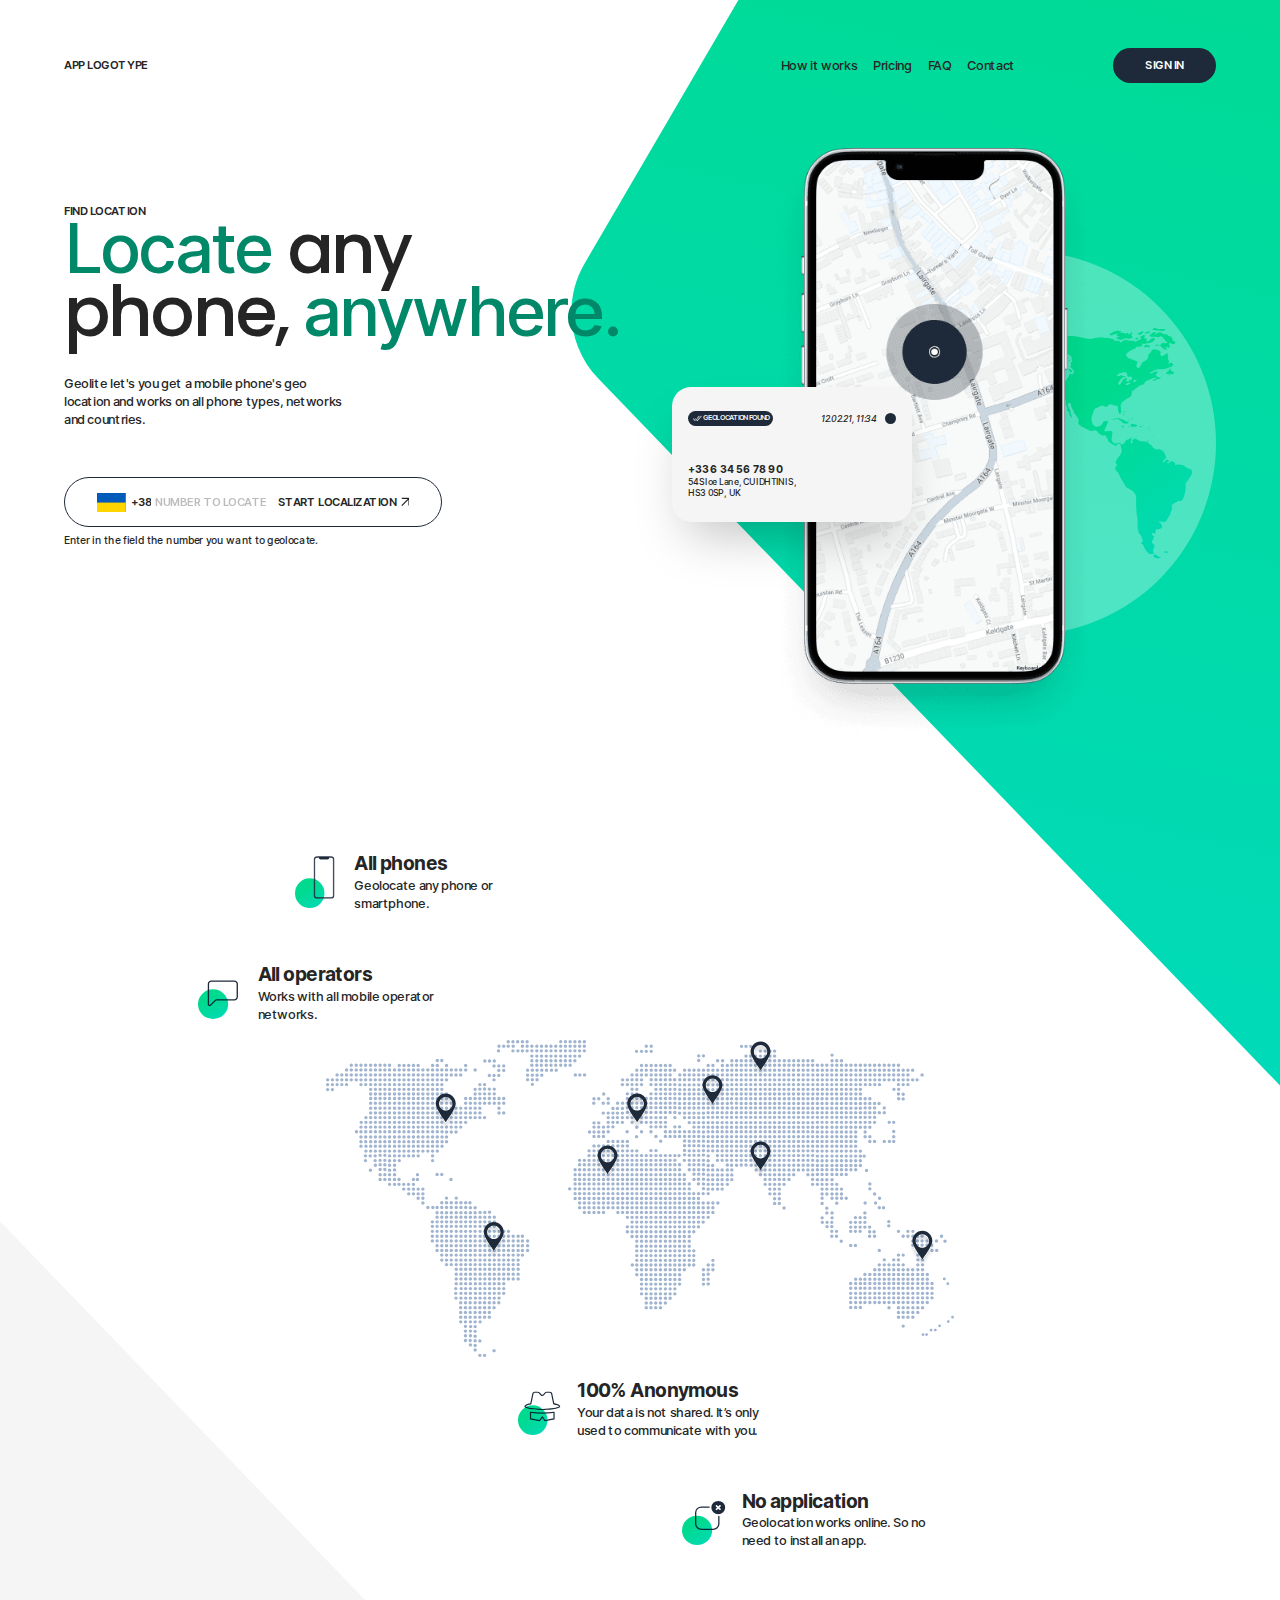
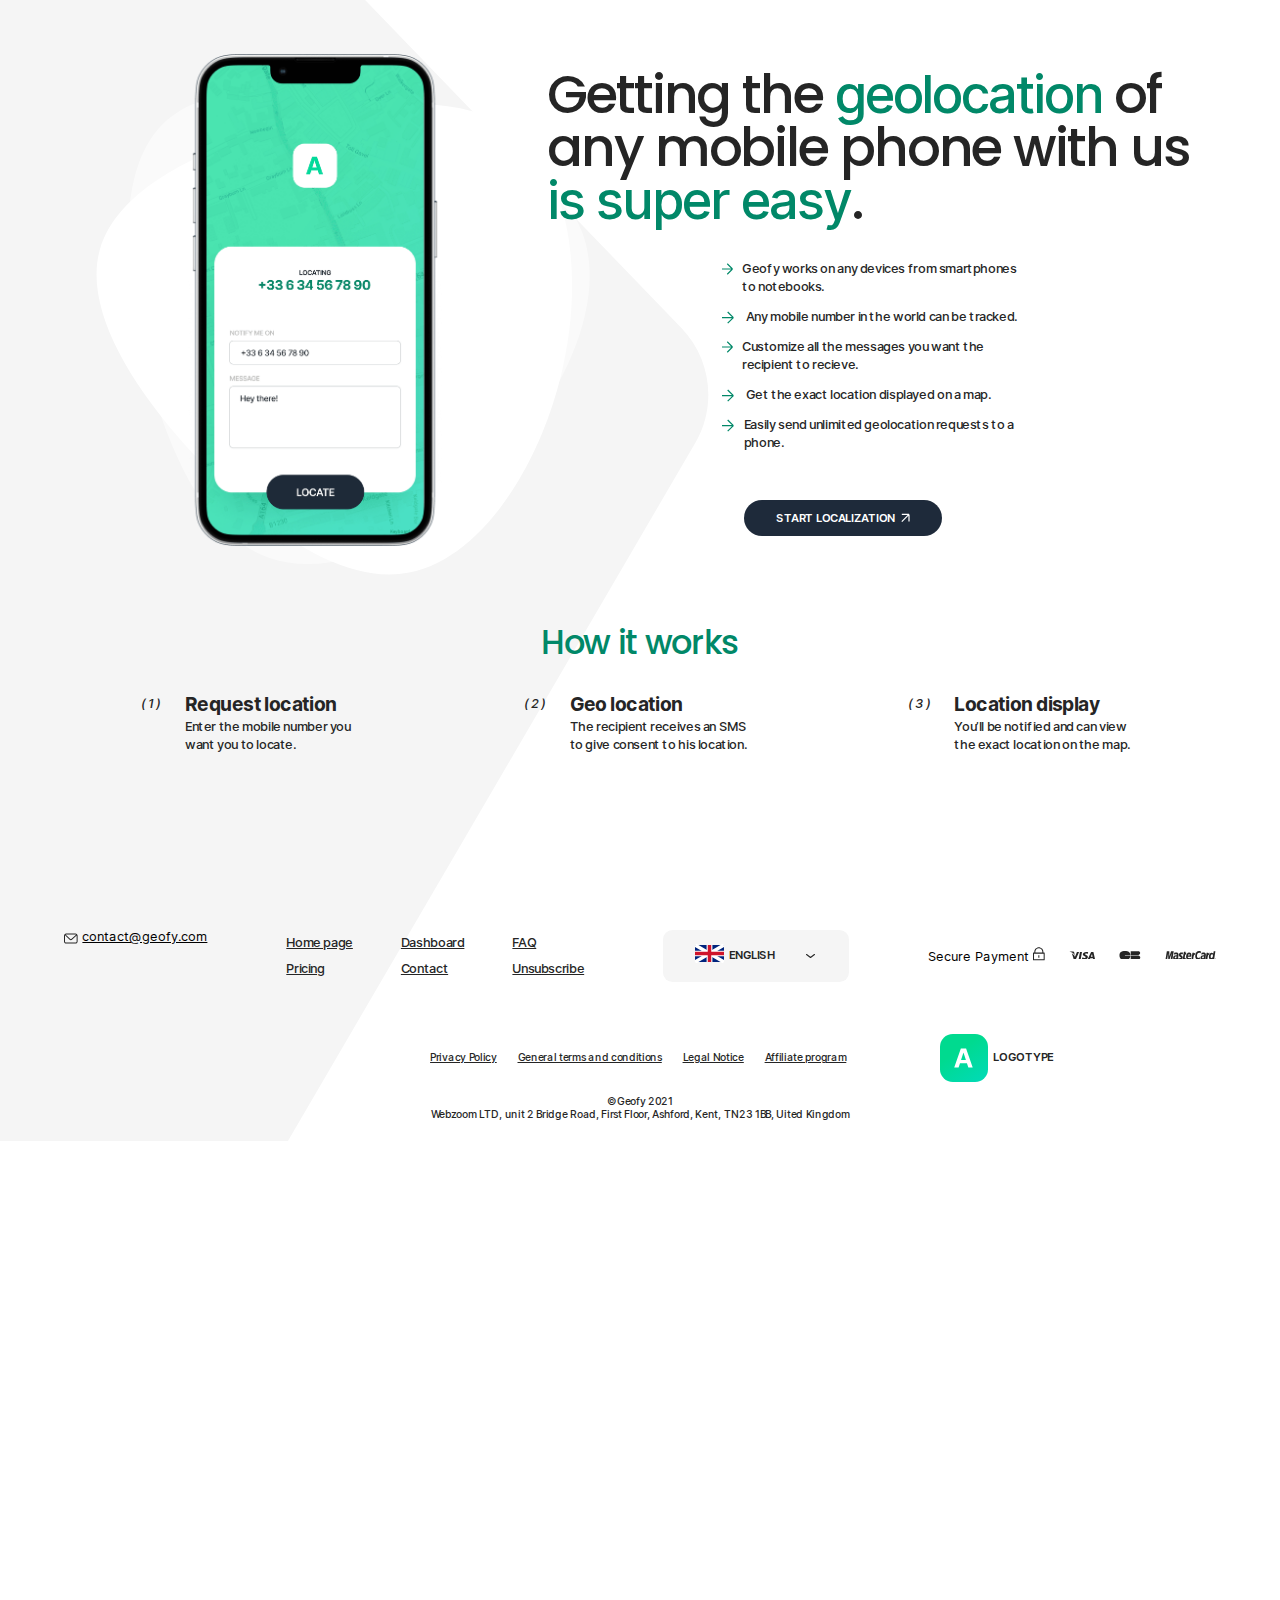
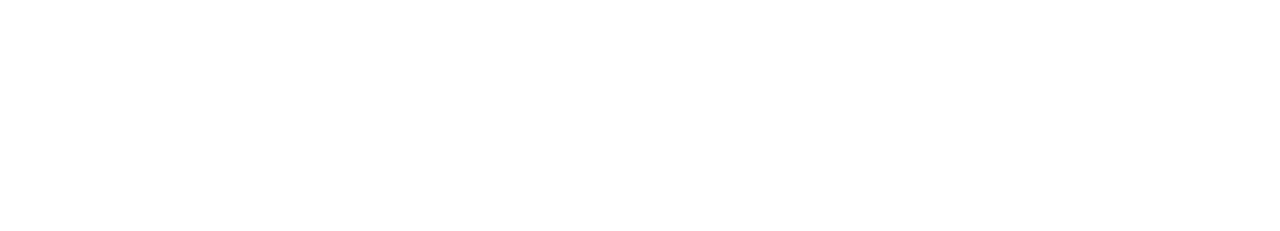
==== index.html @ 16c87822 "Версия без попапа" ====
<!DOCTYPE html>
<html lang="en">

<head>
  <title>Site was developed by Vlas</title>
  <meta charset="UTF-8">
  <meta name="viewport" content="width=device-width, initial-scale=1.0">
  <meta name="description" content="Description of website">
  <meta name="keywords" content="Website">
  <!-- Inter FONT -->
  <link rel="stylesheet" href="fonts/inter/stylesheet.css">
  <!-- Manrope FONT -->
  <link rel="stylesheet" href="fonts/manrope/stylesheet.css">
  <!-- Poppins FONT -->
  <link rel="stylesheet" href="fonts/poppins/stylesheet.css">
  <!-- Slick SLIDER -->
  <link rel="stylesheet" href="css/slick/slick-theme.css">
  <link rel="stylesheet" href="css/slick/slick.css">
  <!-- Slick SLIDER -->
  <link rel="stylesheet" href="css/animate.css">
  <link rel="stylesheet" href="css/style.css">
</head>

<body>
  <header>
    <div class="wrapper">
      <div class="header"><a class="header__logo" href="index.html">App Logotype</a>
        <nav class="header__menu">
          <ul>
            <li><a href="index.html#how-id">How it works</a>
            </li>
            <li><a href="pricing.html">Pricing</a>
            </li>
            <li><a href="faq.html">FAQ</a>
            </li>
            <li><a href="contact.html">Contact</a>
            </li>
          </ul>
        </nav>
        <button class="header__singin btn">Sign in</button>
      </div>
    </div>
  </header>
  <div class="body-bgd_top">
    <img src="img/svg/bg-vector-element-top.svg" alt="bgd">
  </div>
  <div class="body-bgd_bottom">
    <img src="img/svg/bg-vector-element-bottom.svg" alt="bgd">
  </div>
  <section class="block-1">
    <div class="wrapper">
      <div class="sides">
        <div class="sides__lft">
          <p class="suptitle">Find location</p>
          <h1><span>Locate</span> any phone, <span>anywhere.</span></h1>
          <p class="subtitle">Geolite let's you get a mobile phone's geo location and works on all phone types, networks and countries.</p>
          <form action="#">
            <label class="input">
              <div class="select">
                <div class="select__head">
                  <svg width="36" height="24" viewBox="0 0 36 24" fill="none" xmlns="http://www.w3.org/2000/svg">
                    <path d="M36 0H0V24H36V0Z" fill="#005BBB" />
                    <path d="M36 12H0V24H36V12Z" fill="#FFD500" />
                  </svg><span>+38</span>
                </div>
                <div class="select__body">
                  <ul>
                    <li class="country-code">
                      <svg width="36" height="24" viewBox="0 0 36 24" fill="none" xmlns="http://www.w3.org/2000/svg">
                        <path d="M36 0H0V24H36V0Z" fill="#005BBB" />
                        <path d="M36 12H0V24H36V12Z" fill="#FFD500" />
                      </svg><span>+38</span>
                    </li>
                    <li class="country-code">
                      <svg width="36" height="24" viewBox="0 0 36 24" fill="none" xmlns="http://www.w3.org/2000/svg">
                        <path d="M36 0H0V24H36V0Z" fill="#DC143C" />
                        <path d="M36 0H0V12H36V0Z" fill="white" />
                      </svg><span>+7</span>
                    </li>
                    <li class="country-code">
                      <svg width="36" height="24" viewBox="0 0 36 24" fill="none" xmlns="http://www.w3.org/2000/svg">
                        <path d="M36 0H0V24H36V0Z" fill="#005BBB" />
                        <path d="M36 12H0V24H36V12Z" fill="#FFD500" />
                      </svg><span>+38</span>
                    </li>
                    <li class="country-code">
                      <svg width="36" height="24" viewBox="0 0 36 24" fill="none" xmlns="http://www.w3.org/2000/svg">
                        <path d="M36 0H0V24H36V0Z" fill="#DC143C" />
                        <path d="M36 0H0V12H36V0Z" fill="blue" />
                      </svg><span>+364</span>
                    </li>
                    <li class="country-code">
                      <svg width="36" height="24" viewBox="0 0 36 24" fill="none" xmlns="http://www.w3.org/2000/svg">
                        <path d="M36 0H0V24H36V0Z" fill="#005BBB" />
                        <path d="M36 12H0V24H36V12Z" fill="#FFD500" />
                      </svg><span>+38</span>
                    </li>
                    <li class="country-code">
                      <svg width="36" height="24" viewBox="0 0 36 24" fill="none" xmlns="http://www.w3.org/2000/svg">
                        <path d="M36 0H0V24H36V0Z" fill="#DC143C" />
                        <path d="M36 0H0V12H36V0Z" fill="white" />
                      </svg><span>+7</span>
                    </li>
                    <li class="country-code">
                      <svg width="36" height="24" viewBox="0 0 36 24" fill="none" xmlns="http://www.w3.org/2000/svg">
                        <path d="M36 0H0V24H36V0Z" fill="#005BBB" />
                        <path d="M36 12H0V24H36V12Z" fill="#FFD500" />
                      </svg><span>+38</span>
                    </li>
                    <li class="country-code">
                      <svg width="36" height="24" viewBox="0 0 36 24" fill="none" xmlns="http://www.w3.org/2000/svg">
                        <path d="M36 0H0V24H36V0Z" fill="#DC143C" />
                        <path d="M36 0H0V12H36V0Z" fill="blue" />
                      </svg><span>+364</span>
                    </li>
                    <li class="country-code">
                      <svg width="36" height="24" viewBox="0 0 36 24" fill="none" xmlns="http://www.w3.org/2000/svg">
                        <path d="M36 0H0V24H36V0Z" fill="#005BBB" />
                        <path d="M36 12H0V24H36V12Z" fill="#FFD500" />
                      </svg><span>+38</span>
                    </li>
                    <li class="country-code">
                      <svg width="36" height="24" viewBox="0 0 36 24" fill="none" xmlns="http://www.w3.org/2000/svg">
                        <path d="M36 0H0V24H36V0Z" fill="#DC143C" />
                        <path d="M36 0H0V12H36V0Z" fill="white" />
                      </svg><span>+7</span>
                    </li>
                    <li class="country-code">
                      <svg width="36" height="24" viewBox="0 0 36 24" fill="none" xmlns="http://www.w3.org/2000/svg">
                        <path d="M36 0H0V24H36V0Z" fill="#005BBB" />
                        <path d="M36 12H0V24H36V12Z" fill="#FFD500" />
                      </svg><span>+38</span>
                    </li>
                    <li class="country-code">
                      <svg width="36" height="24" viewBox="0 0 36 24" fill="none" xmlns="http://www.w3.org/2000/svg">
                        <path d="M36 0H0V24H36V0Z" fill="#DC143C" />
                        <path d="M36 0H0V12H36V0Z" fill="blue" />
                      </svg><span>+364</span>
                    </li>
                  </ul>
                </div>
              </div>
              <input placeholder="Number to locate" type="tel" pattern="[0-9]{1,}">
              <div class="error">This Number is not valid</div>
              <button type="submit"><span>Start localization</span>
                <svg width="11" height="13" viewBox="0 0 11 13" fill="none" xmlns="http://www.w3.org/2000/svg">
                  <path d="M1 3H10M10 3V12M10 3L1 12" stroke="#252525" stroke-width="1.5" />
                </svg>
              </button>
            </label>
            <p>Enter in the field the number you want to geolocate.</p>
          </form>
        </div>
        <div class="sides__rht">
          <img class="rht__img" src="img/iphone-mck.png" alt="Phone">
          <div class="rht__block">
            <div class="block__top">
              <div class="top__lft">
                <svg width="11" height="9" viewBox="0 0 11 9" fill="none" xmlns="http://www.w3.org/2000/svg">
                  <path d="M0.122781 5.94979C0.0531846 6.02598 0.0529793 6.14261 0.122308 6.21905L2.49607 8.8361C2.57563 8.92382 2.71356 8.92357 2.79282 8.83558L3.19085 8.39363C3.25955 8.31736 3.25935 8.20146 3.19038 8.12542L0.819445 5.51148C0.740259 5.42418 0.603132 5.42394 0.52364 5.51096L0.122781 5.94979ZM10.4764 2.1634C10.397 2.07586 10.2594 2.07589 10.18 2.16347L5.47089 7.36018C5.39147 7.44782 5.25375 7.44777 5.17439 7.36007L3.50149 5.51128C3.42253 5.42402 3.28567 5.42346 3.206 5.51007L2.80153 5.94975C2.73149 6.02589 2.73108 6.14289 2.80059 6.21952L5.17444 8.83668C5.25382 8.92419 5.39135 8.92419 5.47072 8.83668L10.8781 2.87505C10.9473 2.79882 10.9473 2.68255 10.8781 2.60632L10.4764 2.1634ZM8.2007 2.87458C8.26967 2.79854 8.26987 2.68264 8.20118 2.60637L7.80314 2.16442C7.72389 2.07643 7.58595 2.07618 7.50639 2.1639L4.77306 5.17738C4.70373 5.25381 4.70394 5.37044 4.77353 5.44663L5.17439 5.88546C5.25388 5.97249 5.39101 5.97225 5.4702 5.88494L8.2007 2.87458Z"
                  fill="#F5F5F5" />
                </svg><span>Geolocation found</span>
              </div>
              <data>12.02.21, 11:34</data>
            </div><a href="tel:+33634567890">+33 6 34 56 78 90</a>
            <p class="location">54 Sloe Lane, CUIDHTINIS,
              <br />HS3 0SP, UK</p>
          </div>
          <div class="rht__bgd">
            <img src="img/svg/bg-element.svg" alt="earth">
          </div>
        </div>
      </div>
    </div>
  </section>
  <section class="block-2">
    <div class="wrapper">
      <div class="block-2__info block-2__info_1">
        <img src="img/svg/block-2-info-1.svg" alt="Icon">
        <div class="info__block">
          <h4>All phones</h4>
          <p>Geolocate any phone or smartphone.</p>
        </div>
      </div>
      <div class="block-2__info block-2__info_2">
        <img src="img/svg/block-2-info-2.svg" alt="Icon">
        <div class="info__block">
          <h4>All operators</h4>
          <p>Works with all mobile operator networks.</p>
        </div>
      </div>
      <div class="block-2__map">
        <img src="img/svg/map.svg" alt="map">
      </div>
      <div class="block-2__info block-2__info_3">
        <img src="img/svg/block-2-info-3.svg" alt="Icon">
        <div class="info__block">
          <h4>100% Anonymous</h4>
          <p>Your data is not shared. It’s only used to communicate with you.</p>
        </div>
      </div>
      <div class="block-2__info block-2__info_4">
        <img src="img/svg/block-2-info-4.svg" alt="Icon">
        <div class="info__block">
          <h4>No application</h4>
          <p>Geolocation works online. So no need to install an app.</p>
        </div>
      </div>
    </div>
  </section>
  <section class="block-3">
    <div class="wrapper">
      <div class="sides">
        <div class="block-3__bgd">
          <img src="img/svg/block-3-bgd.svg" alt="bgd">
        </div>
        <div class="sides__lft">
          <img src="img/block-3-phone.png" alt="Phone" width="332">
        </div>
        <div class="sides__rht">
          <h2>Getting the <span>geolocation</span> of any mobile phone with us <span>is super easy</span>.</h2>
          <ul>
            <li>Geofy works on any devices from smartphones to notebooks.</li>
            <li>Any mobile number in the world can be tracked.</li>
            <li>Customize all the messages you want the recipient to recieve.</li>
            <li>Get the exact location displayed on a map.</li>
            <li>Easily send unlimited geolocation requests to a phone.</li>
          </ul>
          <button class="block-3__start btn"><span>Start localization</span>
            <svg width="11" height="13" viewBox="0 0 11 13" fill="none" xmlns="http://www.w3.org/2000/svg">
              <path d="M1 2.99976H10M10 2.99976V11.9998M10 2.99976L1 11.9998" stroke="white" stroke-width="1.5" />
            </svg>
          </button>
        </div>
      </div>
    </div>
  </section>
  <section class="block-4" id="how-id">
    <div class="wrapper">
      <h2>How it works</h2>
      <ol>
        <li>
          <div class="li__text">
            <h4>Request location</h4>
            <p>Enter the mobile number you want you to locate.</p>
          </div>
        </li>
        <li>
          <div class="li__text">
            <h4>Geo location</h4>
            <p>The recipient receives an SMS to give consent to his location.</p>
          </div>
        </li>
        <li>
          <div class="li__text">
            <h4>Location display</h4>
            <p>You’ll be notified and can view the exact location on the map.</p>
          </div>
        </li>
      </ol>
    </div>
  </section>
  <footer>
    <div class="wrapper">
      <div class="footer">
        <div class="footer__top">
          <a class="footer__email" href="mailto:contact@geofy.com">
            <img src="img/svg/footer-mail.svg" alt="Ico"><span>contact@geofy.com</span>
          </a>
          <nav class="footer__menu">
            <ul>
              <li><a href="#">Home page</a>
              </li>
              <li><a href="#">Pricing</a>
              </li>
            </ul>
            <ul>
              <li><a href="#">Dashboard</a>
              </li>
              <li><a href="#">Contact</a>
              </li>
            </ul>
            <ul>
              <li><a href="#">FAQ</a>
              </li>
              <li><a href="#">Unsubscribe</a>
              </li>
            </ul>
          </nav>
          <div class="footer__languages select">
            <div class="select__head">
              <div class="languages__flag">
                <img src="img/svg/uk-flag.svg" alt="Uk">
              </div><span>English</span>
            </div>
            <div class="select__body">
              <ul>
                <li>
                  <div class="languages__flag">
                    <img src="img/svg/uk-flag.svg" alt="Uk">
                  </div><span>English</span>
                </li>
                <li>
                  <div class="languages__flag">
                    <img src="img/svg/pl-flag.svg" alt="Pl">
                  </div><span>Polish</span>
                </li>
                <li>
                  <div class="languages__flag">
                    <img src="img/svg/ua-flag.svg" alt="Ua">
                  </div><span>Ukrainian</span>
                </li>
              </ul>
            </div>
          </div>
          <ul class="footer__payment">
            <li><span>Secure Payment</span>
              <svg width="15" height="17" viewBox="0 0 15 17" fill="none" xmlns="http://www.w3.org/2000/svg">
                <path d="M6.66667 13.3V10.3667H7.93333V13.3H6.66667Z" fill="#252525" />
                <path fill-rule="evenodd" clip-rule="evenodd" d="M5.14422 0.795511C5.82768 0.51241 6.56022 0.366699 7.3 0.366699C8.03978 0.366699 8.77232 0.51241 9.45578 0.795511C10.1393 1.07861 10.7603 1.49356 11.2834 2.01666C11.8065 2.53977 12.2214 3.16078 12.5045 3.84425C12.7876 4.52772 12.9333 5.26025 12.9333 6.00003V7.03337H13.9667C14.1346 7.03337 14.2957 7.10009 14.4145 7.21886C14.5333 7.33764 14.6 7.49873 14.6 7.6667V16C14.6 16.168 14.5333 16.3291 14.4145 16.4479C14.2957 16.5666 14.1346 16.6334 13.9667 16.6334H0.633333C0.465362 16.6334 0.304272 16.5666 0.185499 16.4479C0.0667261 16.3291 0 16.168 0 16V7.6667C0 7.49873 0.0667259 7.33764 0.185499 7.21886C0.304272 7.10009 0.465363 7.03337 0.633333 7.03337H1.66667V6.00003C1.66667 5.26025 1.81238 4.52772 2.09548 3.84425C2.37858 3.16078 2.79353 2.53977 3.31663 2.01666C3.83973 1.49356 4.46075 1.07861 5.14422 0.795511ZM7.3 1.63337C6.14189 1.63337 5.03121 2.09342 4.2123 2.91233C3.39339 3.73124 2.93333 4.84192 2.93333 6.00003V7.03337H11.6667V6.00003C11.6667 4.84192 11.2066 3.73124 10.3877 2.91233C9.56879 2.09342 8.45811 1.63337 7.3 1.63337ZM13.3333 15.3667V8.30003H1.26667V15.3667H13.3333Z"
                fill="#252525" />
              </svg>
            </li>
            <li>
              <svg width="33" height="11" viewBox="0 0 33 11" fill="none" xmlns="http://www.w3.org/2000/svg">
                <path fill-rule="evenodd" clip-rule="evenodd" d="M30.5249 1.29821H28.5419C27.9261 1.29821 27.468 1.45979 27.1973 2.05142L23.3866 10.3685H26.0817C26.0817 10.3685 26.5214 9.25012 26.621 9.0052L29.9077 9.00902C29.9843 9.32582 30.2206 10.3685 30.2206 10.3685H32.6009L30.5249 1.29821ZM27.3597 7.14827C27.5709 6.62726 28.3822 4.61193 28.3822 4.61193C28.3683 4.63674 28.5914 4.0871 28.7241 3.74549L28.8971 4.52796L29.4912 7.14827H27.3597ZM23.5661 7.39891C23.5476 9.28383 21.7951 10.5002 19.0972 10.5002C17.9467 10.4887 16.8384 10.2705 16.2377 10.0167L16.5988 7.98545L16.9295 8.13049C17.7724 8.46892 18.3183 8.60569 19.3461 8.60569C20.0834 8.60569 20.8729 8.32706 20.8808 7.71953C20.8854 7.32194 20.5501 7.03885 19.5501 6.59354C18.5758 6.15905 17.2859 5.43129 17.3024 4.12782C17.3163 2.36377 19.1038 1.13281 21.6393 1.13281C22.634 1.13281 23.4301 1.33002 23.9384 1.51387L23.5912 3.48085L23.3602 3.37589C22.7519 3.1327 22.0977 3.0144 21.4393 3.02855C20.4346 3.02855 19.9686 3.43187 19.9686 3.80911C19.9633 4.23406 20.5125 4.51396 21.4102 4.93509C22.8935 5.58079 23.5773 6.36771 23.5661 7.39891ZM12.6329 1.29694L8.59109 10.3551L5.8761 10.3596L3.57764 2.79126C5.22987 3.81038 6.6372 5.42748 7.13293 6.55347L7.40093 7.48797L9.91393 1.29885L12.6329 1.29694ZM13.6706 1.28931H16.2383L14.6323 10.3647H12.0659L13.6699 1.28931H13.6706Z"
                fill="#252525" />
                <path d="M0.637307 0.5L0.600098 0.706082C4.09107 1.52536 6.40103 3.50187 7.35954 5.87758L6.38391 1.33514C6.21573 0.708964 5.72828 0.522338 5.12326 0.5H0.637307Z" fill="#252525" />
              </svg>
            </li>
            <li>
              <svg width="27" height="11" viewBox="0 0 27 11" fill="none" xmlns="http://www.w3.org/2000/svg">
                <path fill-rule="evenodd" clip-rule="evenodd" d="M7.40022 0C9.3384 0 11.5074 0.3905 12.746 1.44336C13.786 2.3265 14.1279 3.7015 14.1886 5.03486H7.38289V5.49293H14.1996C14.1996 7.01721 13.775 8.69393 12.5474 9.68864C11.316 10.6865 9.2801 11 7.40022 11C5.4644 11 3.45768 10.7211 2.21913 9.67214C1.05465 8.68528 0.60083 6.97243 0.60083 5.5C0.60083 4.09436 0.833253 2.53 1.90634 1.55729C3.15119 0.429 5.38325 0 7.40022 0ZM24.1143 5.49057C25.4994 5.55971 26.6008 6.765 26.6008 8.15571C26.5991 8.82337 26.34 9.46481 25.8771 9.94719C25.4142 10.4296 24.7831 10.7159 24.1143 10.747V10.7549H14.6456V5.49214H24.1143V5.49057ZM23.707 0.212928C23.7976 0.202714 23.9126 0.220786 24.0056 0.220786C24.3234 0.217764 24.6387 0.277756 24.9331 0.397277C25.2274 0.516798 25.4951 0.693465 25.7204 0.917015C25.9458 1.14057 26.1243 1.40654 26.2457 1.69949C26.3671 1.99244 26.4289 2.30653 26.4275 2.6235C26.4275 3.89164 25.4426 4.928 24.1915 5.03564H14.6456V0.212143L23.707 0.212928Z"
                fill="#252525" />
              </svg>
            </li>
            <li>
              <svg width="64" height="11" viewBox="0 0 64 11" fill="none" xmlns="http://www.w3.org/2000/svg">
                <path fill-rule="evenodd" clip-rule="evenodd" d="M42.0417 8.81875C42.7534 8.81875 43.7875 8.27282 43.7875 8.27282L43.41 10.6958C43.41 10.6958 42.2745 11 41.5636 11C39.0439 11 37.7653 9.17064 37.7653 6.40152C37.7653 2.22483 40.1355 0 42.5709 0C43.6711 0 44.9482 0.543464 44.9482 0.543464L44.6038 2.89655C44.6038 2.89655 43.7403 2.26183 42.6669 2.26183C41.2309 2.26183 39.9428 3.70394 39.9428 6.32506C39.9428 7.61589 40.5428 8.81875 42.0425 8.81875H42.0417ZM62.6469 9.58667C62.5453 9.64371 62.4621 9.73097 62.4078 9.83743C62.3514 9.93924 62.3217 10.0548 62.3217 10.1725C62.3217 10.2901 62.3514 10.4057 62.4078 10.5075C62.4637 10.6144 62.5431 10.6991 62.6438 10.7591C62.7414 10.8175 62.852 10.848 62.9645 10.8475C63.0769 10.8469 63.1873 10.8154 63.2843 10.756C63.3814 10.6966 63.4618 10.6115 63.5174 10.5093C63.5729 10.407 63.6017 10.2913 63.6008 10.1737C63.6015 10.0556 63.5725 9.93933 63.5167 9.83661C63.4621 9.73004 63.3783 9.64299 63.276 9.58667C63.1802 9.52949 63.0718 9.49943 62.9615 9.49943C62.8511 9.49943 62.7427 9.52949 62.6469 9.58667ZM63.4255 9.89087C63.4727 9.97565 63.4979 10.0719 63.4983 10.1701C63.4987 10.2682 63.4744 10.3647 63.4278 10.45C63.3813 10.5356 63.3141 10.607 63.233 10.657C63.1518 10.7071 63.0596 10.734 62.9654 10.7353C62.8711 10.7348 62.7786 10.7084 62.6972 10.6588C62.6158 10.6091 62.5483 10.5379 62.5015 10.4524C62.4547 10.3668 62.4303 10.2699 62.4307 10.1713C62.4311 10.0727 62.4563 9.97602 62.5038 9.89087C62.5504 9.80616 62.6175 9.7358 62.6984 9.68686C62.7793 9.63793 62.8711 9.61217 62.9646 9.61217C63.0581 9.61217 63.1499 9.63793 63.2308 9.68686C63.3117 9.7358 63.3789 9.80616 63.4255 9.89087ZM54.8545 7.33388C54.8545 9.1542 55.7148 10.9367 57.4708 10.9367C58.7362 10.9367 59.4368 10.0093 59.4368 10.0093L59.3448 10.8019H61.3973L63.011 0.242544L60.894 0.246655L60.4387 3.21803C60.4387 3.21803 59.6452 2.06286 58.4011 2.06286C56.4658 2.06368 54.8545 4.51708 54.8545 7.3347V7.33388ZM59.9126 6.04059C59.9126 7.21384 59.3613 8.7801 58.2179 8.7801C57.4575 8.7801 57.1012 8.11002 57.1012 7.05681C57.1012 5.33433 57.8365 4.19889 58.7645 4.19889C59.5226 4.20054 59.9126 4.74894 59.9126 6.04059ZM62.6815 9.81934V10.5445H62.794V10.2362H62.8585C62.8978 10.2362 62.9292 10.2444 62.9481 10.2609C62.9951 10.3116 63.0348 10.3692 63.0661 10.4319L63.125 10.5462H63.2627L63.1785 10.4031C63.1493 10.3517 63.1154 10.3035 63.0771 10.2592C63.0603 10.2425 63.0401 10.2298 63.0181 10.2222C63.0718 10.2201 63.1227 10.1965 63.1604 10.1564C63.1914 10.1252 63.2107 10.0834 63.2147 10.0386C63.2187 9.99381 63.2073 9.94899 63.1824 9.91225C63.1613 9.88042 63.1318 9.85559 63.0975 9.84072C63.0406 9.82333 62.9813 9.81611 62.9221 9.81934H62.6815ZM63.0794 9.96734C63.093 9.98853 63.0989 10.0141 63.096 10.0394C63.0931 10.0648 63.0817 10.0882 63.0637 10.1055C63.0385 10.1268 62.9961 10.1359 62.9324 10.1359H62.7963V9.91718H62.9221C62.9772 9.91718 63.0126 9.9213 63.0346 9.92869C63.0526 9.93708 63.0681 9.95044 63.0794 9.96734ZM48.2794 2.00531C46.8293 2.00531 45.7213 2.49451 45.7213 2.49451L45.4145 4.40773C45.4145 4.40773 46.3299 4.01637 47.714 4.01637C48.5004 4.01637 49.076 4.10845 49.076 4.781C49.076 5.1888 49.0037 5.34009 49.0037 5.34009C49.0037 5.34009 48.3856 5.28664 48.0962 5.28664C46.2717 5.28664 44.3553 6.10389 44.3553 8.57785C44.3553 10.5256 45.6135 10.9704 46.3928 10.9704C47.8807 10.9704 48.524 9.95418 48.5578 9.95089L48.4886 10.8002H50.3453L51.1741 4.68563C51.1789 2.08835 49.0257 2.00531 48.2794 2.00531ZM47.2398 9.10898C46.5831 9.10898 46.4141 8.58278 46.4141 8.26953C46.4141 7.66193 46.727 6.93183 48.2739 6.93183C48.6333 6.93266 48.6718 6.97212 48.7332 6.98363C48.7725 7.35772 48.509 9.10815 47.239 9.10815L47.2398 9.10898ZM55.0692 4.71111C53.6049 4.16601 53.4924 7.14889 52.8751 10.8265H50.7094L52.0266 2.21907H53.9926L53.8039 3.46715C53.8039 3.46715 54.5061 2.11055 55.4514 2.11055C55.7266 2.11055 55.8571 2.1385 55.8571 2.1385C55.5772 2.73869 55.3279 3.28956 55.0692 4.71194V4.71111ZM25.7656 0.92249L25.5509 2.21743H26.6047L26.3342 4.30578H25.2175L24.6253 8.15853C24.5781 8.46192 24.6591 8.87465 25.3936 8.87465C25.5808 8.87465 25.7931 8.80888 25.9378 8.80888L25.6736 10.6966C25.4613 10.7583 24.8612 10.9827 24.0914 10.9885C23.1084 10.9984 22.4092 10.4171 22.4092 9.10569C22.4092 8.22595 23.6085 0.970177 23.6557 0.92249H25.7656ZM30.0365 1.96995C32.3533 1.96995 33.0453 3.75409 33.0453 5.21758C33.0453 5.80298 32.7677 7.2418 32.7677 7.2418H28.4787C28.4787 7.2418 28.0823 9.02018 30.3487 9.02018C31.4127 9.02018 32.59 8.47343 32.59 8.47343L32.218 10.6144C32.218 10.6144 31.537 10.9794 29.9886 10.9794C28.3112 10.9794 26.3428 10.2345 26.3428 7.09627C26.3428 4.37649 27.914 1.97078 30.0365 1.96995ZM14.064 2.00531C14.8111 2.00531 16.9619 2.08917 16.9634 4.68563L16.1346 10.801H14.2763L14.3455 9.95254C14.3133 9.955 13.67 10.9712 12.1806 10.9712C11.3997 10.9712 10.143 10.5264 10.143 8.57867C10.143 6.10472 12.0602 5.28747 13.8862 5.28747C14.1733 5.28747 14.793 5.34091 14.793 5.34091C14.793 5.34091 14.863 5.18963 14.863 4.78182C14.863 4.10928 14.2889 4.01719 13.5025 4.01719C12.1161 4.01719 11.2015 4.40855 11.2015 4.40855L11.5082 2.49451C11.5082 2.49451 12.617 2.00531 14.064 2.00531ZM20.5368 2.02011C21.7432 2.02011 22.4847 2.19441 22.4847 2.19441L22.2174 4.15367C22.2174 4.15367 21.0732 4.05501 20.7767 4.05501C20.0241 4.05583 19.6152 4.22849 19.6152 4.78018C19.6152 5.8893 22.1301 5.3442 22.1301 8.10345C22.1301 11.0551 19.4131 10.9252 18.9381 10.9252C17.1671 10.9252 16.6198 10.6687 16.5694 10.6539L16.851 8.71104C16.8541 8.69624 17.7396 9.0506 18.7265 9.0506C19.2951 9.0506 20.0335 8.99141 20.0335 8.27775C20.0335 7.20398 17.3912 7.46379 17.3912 4.91913C17.3912 2.67621 18.975 2.02011 20.5368 2.02011ZM37.7275 2.11219C38.0027 2.1089 38.1349 2.13768 38.1349 2.13768C37.8541 2.73952 37.6064 3.29038 37.3492 4.71358C35.885 4.16847 35.7702 7.15218 35.1552 10.8282H32.9895L34.3067 2.22154H36.2719L36.0816 3.46879C36.0816 3.46879 36.7815 2.11219 37.7267 2.11219H37.7275ZM5.36877 0.235967L5.4765 6.72464L7.55653 0.235967H10.8987L9.23471 10.8109H7.07368L8.27608 2.839L5.5638 10.8109H4.11053L3.9218 2.839L2.6376 10.8109H0.60083L2.28844 0.235967H5.36877ZM14.0561 6.93183C12.5093 6.93183 12.1955 7.66358 12.1955 8.27035C12.1955 8.5836 12.3669 9.10898 13.0212 9.10898C14.2936 9.10898 14.5563 7.35772 14.5154 6.98363C14.4548 6.97212 14.4171 6.9343 14.0561 6.93183ZM30.0436 3.95964C28.8931 3.95964 28.6721 5.3368 28.6721 5.48068H31.0148C31.0148 5.36804 31.235 3.95964 30.0436 3.95964Z"
                fill="#252525" />
              </svg>
            </li>
          </ul>
        </div>
        <div class="footer__center">
          <ul class="footer__info">
            <li><a href="privacy-policy.html">Privacy Policy</a>
            </li>
            <li><a href="#">General terms and conditions</a>
            </li>
            <li><a href="#">Legal Notice</a>
            </li>
            <li><a href="#">Affiliate program</a>
            </li>
          </ul>
          <a class="footer__logo" href="#">
            <img src="img/svg/logo-footer.svg" alt="Logo"><span>Logotype</span>
          </a>
        </div>
        <div class="footer__copyright">©Geofy 2021</div>
        <div class="footer__location">Webzoom LTD, unit 2 Bridge Road, First Floor, Ashford, Kent, TN23 1BB, Uited Kingdom</div>
      </div>
    </div>
  </footer>
  <!-- jQuery JS -->
  <!-- slick JS -->
  <!-- wow JS -->
  <!-- main JS -->
  <script src="js/main.js"></script>
</body>

</html>
---- fonts/inter/stylesheet.css ----
@font-face {
    font-family: 'Inter';
    src: url('Inter-ExtraBold.woff') format('woff');
    font-weight: bold;
    font-style: normal;
    font-display: swap;
}

@font-face {
    font-family: 'Inter';
    src: url('Inter-Bold.woff') format('woff');
    font-weight: bold;
    font-style: normal;
    font-display: swap;
}

@font-face {
    font-family: 'Inter';
    src: url('Inter-BoldItalic.woff') format('woff');
    font-weight: bold;
    font-style: italic;
    font-display: swap;
}

@font-face {
    font-family: 'Inter';
    src: url('Inter-ExtraBoldItalic.woff') format('woff');
    font-weight: bold;
    font-style: italic;
    font-display: swap;
}

@font-face {
    font-family: 'Inter';
    src: url('Inter-ThinItalic.woff') format('woff');
    font-weight: 100;
    font-style: italic;
    font-display: swap;
}

@font-face {
    font-family: 'Inter';
    src: url('Inter-ExtraLight.woff') format('woff');
    font-weight: 200;
    font-style: normal;
    font-display: swap;
}

@font-face {
    font-family: 'Inter';
    src: url('Inter-ExtraLightItalic.woff') format('woff');
    font-weight: 200;
    font-style: italic;
    font-display: swap;
}

@font-face {
    font-family: 'Inter';
    src: url('Inter-Light.woff') format('woff');
    font-weight: 300;
    font-style: normal;
    font-display: swap;
}

@font-face {
    font-family: 'Inter';
    src: url('Inter-Thin.woff') format('woff');
    font-weight: 100;
    font-style: normal;
    font-display: swap;
}

@font-face {
    font-family: 'Inter';
    src: url('Inter-SemiBoldItalic.woff') format('woff');
    font-weight: 600;
    font-style: italic;
    font-display: swap;
}

@font-face {
    font-family: 'Inter';
    src: url('Inter-Italic.woff') format('woff');
    font-weight: normal;
    font-style: italic;
    font-display: swap;
}

@font-face {
    font-family: 'Inter';
    src: url('Inter-SemiBold.woff') format('woff');
    font-weight: 600;
    font-style: normal;
    font-display: swap;
}

@font-face {
    font-family: 'Inter';
    src: url('Inter-MediumItalic.woff') format('woff');
    font-weight: 500;
    font-style: italic;
    font-display: swap;
}

@font-face {
    font-family: 'Inter';
    src: url('Inter-Regular.woff') format('woff');
    font-weight: normal;
    font-style: normal;
    font-display: swap;
}

@font-face {
    font-family: 'Inter';
    src: url('Inter-LightItalic.woff') format('woff');
    font-weight: 300;
    font-style: italic;
    font-display: swap;
}

@font-face {
    font-family: 'Inter';
    src: url('Inter-Medium.woff') format('woff');
    font-weight: 500;
    font-style: normal;
    font-display: swap;
}
---- fonts/manrope/stylesheet.css ----
@font-face {
    font-family: 'Manrope';
    src: url('Manrope-ExtraLight.woff') format('woff');
    font-weight: 200;
    font-style: normal;
    font-display: swap;
}

@font-face {
    font-family: 'Manrope';
    src: url('Manrope-Bold.woff') format('woff');
    font-weight: bold;
    font-style: normal;
    font-display: swap;
}

@font-face {
    font-family: 'Manrope';
    src: url('Manrope-Medium.woff') format('woff');
    font-weight: 500;
    font-style: normal;
    font-display: swap;
}

@font-face {
    font-family: 'Manrope';
    src: url('Manrope-Regular.woff') format('woff');
    font-weight: normal;
    font-style: normal;
    font-display: swap;
}

@font-face {
    font-family: 'Manrope';
    src: url('Manrope-SemiBold.woff') format('woff');
    font-weight: 600;
    font-style: normal;
    font-display: swap;
}

@font-face {
    font-family: 'Manrope';
    src: url('Manrope-ExtraBold.woff') format('woff');
    font-weight: bold;
    font-style: normal;
    font-display: swap;
}

@font-face {
    font-family: 'Manrope';
    src: url('Manrope-Light.woff') format('woff');
    font-weight: 300;
    font-style: normal;
    font-display: swap;
}
---- fonts/poppins/stylesheet.css ----
@font-face {
    font-family: 'Poppins';
    src: url('Poppins-ExtraBoldItalic.woff') format('woff');
    font-weight: bold;
    font-style: italic;
    font-display: swap;
}

@font-face {
    font-family: 'Poppins';
    src: url('Poppins-BoldItalic.woff') format('woff');
    font-weight: bold;
    font-style: italic;
    font-display: swap;
}

@font-face {
    font-family: 'Poppins';
    src: url('Poppins-ExtraBold.woff') format('woff');
    font-weight: bold;
    font-style: normal;
    font-display: swap;
}

@font-face {
    font-family: 'Poppins';
    src: url('Poppins-Black.woff') format('woff');
    font-weight: 900;
    font-style: normal;
    font-display: swap;
}

@font-face {
    font-family: 'Poppins';
    src: url('Poppins-BlackItalic.woff') format('woff');
    font-weight: 900;
    font-style: italic;
    font-display: swap;
}

@font-face {
    font-family: 'Poppins';
    src: url('Poppins-Bold.woff') format('woff');
    font-weight: bold;
    font-style: normal;
    font-display: swap;
}

@font-face {
    font-family: 'Poppins';
    src: url('Poppins-SemiBold.woff') format('woff');
    font-weight: 600;
    font-style: normal;
    font-display: swap;
}

@font-face {
    font-family: 'Poppins';
    src: url('Poppins-Regular.woff') format('woff');
    font-weight: normal;
    font-style: normal;
    font-display: swap;
}

@font-face {
    font-family: 'Poppins';
    src: url('Poppins-ExtraLightItalic.woff') format('woff');
    font-weight: 200;
    font-style: italic;
    font-display: swap;
}

@font-face {
    font-family: 'Poppins';
    src: url('Poppins-Medium.woff') format('woff');
    font-weight: 500;
    font-style: normal;
    font-display: swap;
}

@font-face {
    font-family: 'Poppins';
    src: url('Poppins-Thin.woff') format('woff');
    font-weight: 100;
    font-style: normal;
    font-display: swap;
}

@font-face {
    font-family: 'Poppins';
    src: url('Poppins-Light.woff') format('woff');
    font-weight: 300;
    font-style: normal;
    font-display: swap;
}

@font-face {
    font-family: 'Poppins';
    src: url('Poppins-SemiBoldItalic.woff') format('woff');
    font-weight: 600;
    font-style: italic;
    font-display: swap;
}

@font-face {
    font-family: 'Poppins';
    src: url('Poppins-MediumItalic.woff') format('woff');
    font-weight: 500;
    font-style: italic;
    font-display: swap;
}

@font-face {
    font-family: 'Poppins';
    src: url('Poppins-ExtraLight.woff') format('woff');
    font-weight: 200;
    font-style: normal;
    font-display: swap;
}

@font-face {
    font-family: 'Poppins';
    src: url('Poppins-Italic.woff') format('woff');
    font-weight: normal;
    font-style: italic;
    font-display: swap;
}

@font-face {
    font-family: 'Poppins';
    src: url('Poppins-LightItalic.woff') format('woff');
    font-weight: 300;
    font-style: italic;
    font-display: swap;
}

@font-face {
    font-family: 'Poppins';
    src: url('Poppins-ThinItalic.woff') format('woff');
    font-weight: 100;
    font-style: italic;
    font-display: swap;
}
---- css/style.css ----
html {
  line-height: 1.15;
  -webkit-text-size-adjust: 100%
}
body {
  margin: 0
}
main {
  display: block
}
h1 {
  font-size: 2em;
  margin: .67em 0
}
hr {
  -webkit-box-sizing: content-box;
  box-sizing: content-box;
  height: 0;
  overflow: visible
}
pre {
  font-family: monospace,monospace;
  font-size: 1em
}
a {
  background-color: transparent
}
abbr[title] {
  border-bottom: none;
  text-decoration: underline;
  -webkit-text-decoration: underline dotted;
  text-decoration: underline dotted
}
b,
strong {
  font-weight: bolder
}
code,
kbd,
samp {
  font-family: monospace,monospace;
  font-size: 1em
}
small {
  font-size: 80%
}
sub,
sup {
  font-size: 75%;
  line-height: 0;
  position: relative;
  vertical-align: baseline
}
sub {
  bottom: -.25em
}
sup {
  top: -.5em
}
img {
  border-style: none
}
button,
input,
optgroup,
select,
textarea {
  font-family: inherit;
  font-size: 100%;
  line-height: 1.15;
  margin: 0
}
button,
input {
  overflow: visible
}
button,
select {
  text-transform: none
}
[type=button],
[type=reset],
[type=submit],
button {
  -webkit-appearance: button
}
[type=button]::-moz-focus-inner,
[type=reset]::-moz-focus-inner,
[type=submit]::-moz-focus-inner,
button::-moz-focus-inner {
  border-style: none;
  padding: 0
}
[type=button]:-moz-focusring,
[type=reset]:-moz-focusring,
[type=submit]:-moz-focusring,
button:-moz-focusring {
  outline: 1px dotted ButtonText
}
fieldset {
  padding: .35em .75em .625em
}
legend {
  -webkit-box-sizing: border-box;
  box-sizing: border-box;
  color: inherit;
  display: table;
  max-width: 100%;
  padding: 0;
  white-space: normal
}
progress {
  vertical-align: baseline
}
textarea {
  overflow: auto
}
[type=checkbox],
[type=radio] {
  -webkit-box-sizing: border-box;
  box-sizing: border-box;
  padding: 0
}
[type=number]::-webkit-inner-spin-button,
[type=number]::-webkit-outer-spin-button {
  height: auto
}
[type=search] {
  -webkit-appearance: textfield;
  outline-offset: -2px
}
[type=search]::-webkit-search-decoration {
  -webkit-appearance: none
}
::-webkit-file-upload-button {
  -webkit-appearance: button;
  font: inherit
}
details {
  display: block
}
summary {
  display: list-item
}
template {
  display: none
}
[hidden] {
  display: none
}
* {
  margin: 0;
  padding: 0;
  -webkit-box-sizing: border-box;
  box-sizing: border-box;
  font-family: Inter,sans-serif
}
a {
  text-decoration: none;
  color: #000
}
a:active,
a:focus,
a:hover {
  color: #000
}
table,
table tbody,
table tfoot,
table tfoot tr tf,
table thead,
table tr,
table tr th,
tr td {
  margin: 0;
  padding: 0;
  background: 0 0;
  border: none;
  border-collapse: collapse;
  border-spacing: 0;
  background-image: none
}
h1,
h2,
h3,
h4,
h5,
h6 {
  margin: 0
}
ul {
  list-style-type: none
}
.sides {
  display: -webkit-box;
  display: -ms-flexbox;
  display: flex
}
h1 {
  font-family: Poppins;
  font-style: normal;
  font-weight: 500;
  font-size: 86px;
  line-height: 90%;
  letter-spacing: -.04em;
  max-width: 725px;
  color: #252525
}
h1 span {
  color: #018868
}
.btn {
  background: #1e2a3a;
  border-radius: 120px;
  padding: 15px 40px;
  font-weight: 600;
  font-size: 14px;
  line-height: 100%;
  letter-spacing: -.04em;
  text-transform: uppercase;
  color: #fff;
  cursor: pointer;
  border: none;
  display: block
}
.btn:active,
.btn:hover {
  background: #0a1626
}
.btn img,
.btn svg {
  margin-left: 5px
}
.btn-2 {
  background: #dde4ee;
  border-radius: 120px;
  padding: 15px 40px;
  font-weight: 600;
  font-size: 14px;
  line-height: 100%;
  letter-spacing: -.04em;
  text-transform: uppercase;
  color: #1e2a3a;
  border: none;
  cursor: pointer
}
.btn-2:hover {
  background: #c3cADFFF
}
.wrapper {
  max-width: calc(1440px + 30px);
  margin: 0 auto;
  width: 100%;
  padding-left: 15px;
  padding-right: 15px
}
body {
  position: relative
}
.body-bgd_top {
  position: absolute;
  top: 0;
  right: 0;
  z-index: -1
}
.body-bgd_bottom {
  position: absolute;
  bottom: 0;
  left: 0;
  z-index: -1
}
.header {
  padding-top: 60px;
  padding-bottom: 76px;
  display: -webkit-box;
  display: -ms-flexbox;
  display: flex;
  -webkit-box-align: center;
  -ms-flex-align: center;
  align-items: center
}
.header__logo {
  font-weight: 600;
  font-size: 14px;
  line-height: 100%;
  letter-spacing: -.04em;
  text-transform: uppercase;
  color: #252525
}
.header__menu {
  margin-left: auto
}
.header__menu ul {
  display: -webkit-box;
  display: -ms-flexbox;
  display: flex;
  -webkit-box-align: center;
  -ms-flex-align: center;
  align-items: center;
  width: 100%
}
.header__menu a {
  font-weight: 500;
  font-size: 16px;
  line-height: 140%;
  letter-spacing: -.03em;
  white-space: nowrap;
  color: #252525;
  margin: 0 10px;
  cursor: pointer;
  position: relative
}
.header__menu a:hover:after {
  width: 100%
}
.header__menu a:after {
  content: '';
  background: #252525;
  bottom: -2px;
  height: 1px;
  left: 50%;
  -webkit-transform: translateX(-50%);
  -ms-transform: translateX(-50%);
  transform: translateX(-50%);
  width: 0;
  -webkit-transition: all .3s ease;
  -o-transition: all .3s ease;
  transition: all .3s ease;
  position: absolute;
  display: block
}
.header__singin {
  margin-left: 113px
}
.select_open .select__body {
  display: block
}
.select__body {
  display: none
}
.select__head {
  cursor: pointer;
  display: -webkit-box;
  display: -ms-flexbox;
  display: flex;
  -webkit-box-align: center;
  -ms-flex-align: center;
  align-items: center
}
.select__head span {
  margin-left: 6px;
  font-weight: 600;
  font-size: 14px;
  line-height: 100%;
  letter-spacing: -.04em;
  text-transform: uppercase;
  color: #252525
}
.block-1 .select__body {
  position: absolute;
  background: #f5f5f5;
  border-radius: 12px;
  width: 100%;
  left: 0;
  top: calc(100% + 10px);
  padding: 12px 0
}
.block-1 .select__body ul {
  max-height: 222px;
  overflow: auto;
  margin-right: 18px
}
.block-1 .select__body ul::-webkit-scrollbar {
  width: 2px;
  height: 2px;
  background: #dde4ee
}
.block-1 .select__body ul::-webkit-scrollbar-thumb {
  background: #000
}
.block-1 .select__body li {
  padding: 4px 40px;
  cursor: pointer
}
.block-1 .select__body li:hover {
  background: #dde4ee
}
.block-1 .sides {
  -webkit-box-align: center;
  -ms-flex-align: center;
  align-items: center;
  position: relative
}
.block-1 .sides__lft {
  margin-top: -170px
}
.block-1 .suptitle {
  font-weight: 600;
  font-size: 14px;
  line-height: 100%;
  letter-spacing: -.04em;
  text-transform: uppercase;
  color: #252525
}
.block-1 .subtitle {
  font-weight: 500;
  font-size: 16px;
  line-height: 140%;
  margin-top: 40px;
  max-width: 353px;
  letter-spacing: -.03em;
  color: #252525
}
.block-1 .input {
  background: #fff;
  border: 1px solid #1e2a3a;
  border-radius: 60px;
  padding: 18px 40px;
  display: -webkit-box;
  display: -ms-flexbox;
  display: flex;
  -webkit-box-align: center;
  -ms-flex-align: center;
  align-items: center;
  position: relative
}
.block-1 .input button {
  display: -webkit-box;
  display: -ms-flexbox;
  display: flex;
  cursor: pointer;
  -webkit-box-align: center;
  -ms-flex-align: center;
  align-items: center;
  width: 100%;
  background: 0 0;
  white-space: nowrap;
  border: none
}
.block-1 .input button span {
  font-weight: 600;
  font-size: 14px;
  line-height: 100%;
  letter-spacing: -.04em;
  text-transform: uppercase;
  color: #252525;
  margin-right: 5px
}
.block-1 .input button svg {
  margin-top: -2px
}
.block-1 .input input {
  font-weight: 600;
  font-size: 14px;
  line-height: 100%;
  letter-spacing: -.04em;
  text-transform: uppercase;
  width: 100%;
  padding-left: 5px;
  border: none;
  outline: 0
}
.block-1 .input input:invalid + .error {
  display: block
}
.block-1 .input input::-webkit-input-placeholder {
  color: #252525;
  opacity: .3
}
.block-1 .input input::-moz-placeholder {
  color: #252525;
  opacity: .3
}
.block-1 .input input:-ms-input-placeholder {
  color: #252525;
  opacity: .3
}
.block-1 .input input::-ms-input-placeholder {
  color: #252525;
  opacity: .3
}
.block-1 .input input::placeholder {
  color: #252525;
  opacity: .3
}
.block-1 form {
  max-width: 473px;
  margin-top: 60px
}
.block-1 form .error {
  font-weight: 600;
  font-size: 14px;
  line-height: 100%;
  letter-spacing: -.04em;
  text-transform: uppercase;
  color: #f5f5f5;
  background: #f44545;
  border-radius: 120px;
  padding: 4px 6px;
  position: absolute;
  left: 114px;
  top: -11px;
  display: none
}
.block-1 form p {
  font-weight: 500;
  font-size: 13px;
  line-height: 120%;
  margin-top: 10px;
  letter-spacing: -.03em;
  color: #252525
}
.block-1 .rht__bgd {
  position: absolute;
  right: 0;
  top: 50%;
  z-index: 0;
  -webkit-transform: translateY(-50%);
  -ms-transform: translateY(-50%);
  transform: translateY(-50%)
}
.block-1 .sides__rht {
  margin-left: auto
}
.block-1 .rht__img {
  position: relative;
  z-index: 1;
  margin-right: 148px
}
.block-1 .rht__block {
  position: absolute;
  z-index: 2;
  background: #f5f5f5;
  padding: 30px 20px;
  -webkit-box-shadow: 0 34px 64px -20px rgba(0,0,0,.25);
  box-shadow: 0 34px 64px -20px rgba(0,0,0,.25);
  border-radius: 24px;
  width: 100%;
  max-width: 300px;
  bottom: 280px;
  right: 380px
}
.block-1 .rht__block a {
  font-weight: 700;
  font-size: 13px;
  line-height: 130%;
  letter-spacing: -.02em;
  color: #252525;
  margin-bottom: 1px;
  display: block
}
.block-1 .rht__block p {
  font-weight: 500;
  font-size: 11px;
  line-height: 120%;
  letter-spacing: -.03em;
  color: #252525
}
.block-1 .block__top {
  display: -webkit-box;
  display: -ms-flexbox;
  display: flex;
  -webkit-box-align: center;
  -ms-flex-align: center;
  align-items: center;
  -webkit-box-pack: justify;
  -ms-flex-pack: justify;
  justify-content: space-between;
  margin-bottom: 46px
}
.block-1 .block__top data {
  font-style: italic;
  font-weight: 500;
  font-size: 11px;
  line-height: 130%;
  letter-spacing: -.03em;
  color: #252525;
  display: -webkit-box;
  display: -ms-flexbox;
  display: flex;
  -webkit-box-align: center;
  -ms-flex-align: center;
  align-items: center
}
.block-1 .block__top data:after {
  content: '';
  min-width: 14px;
  width: 14px;
  height: 14px;
  background: #1e2a3a;
  border-radius: 120px;
  margin-left: 10px;
  display: block
}
.block-1 .top__lft {
  background: #1e2a3a;
  border-radius: 120px;
  display: -webkit-box;
  display: -ms-flexbox;
  display: flex;
  -webkit-box-align: center;
  -ms-flex-align: center;
  align-items: center;
  padding: 4px 6px
}
.block-1 .top__lft svg {
  margin-top: -3px
}
.block-1 .top__lft span {
  font-weight: 600;
  font-size: 9px;
  line-height: 120%;
  letter-spacing: -.04em;
  text-transform: uppercase;
  color: #f5f5f5;
  margin-left: 2px
}
.block-2 {
  margin: 130px 0
}
.block-2__map {
  text-align: center
}
.block-2__info {
  display: -webkit-box;
  display: -ms-flexbox;
  display: flex;
  -webkit-box-align: center;
  -ms-flex-align: center;
  align-items: center
}
.block-2__info img {
  margin-right: 20px
}
.block-2__info h4 {
  font-weight: 700;
  font-size: 24px;
  line-height: 140%;
  letter-spacing: -.03em;
  color: #252525
}
.block-2__info p {
  max-width: 231px;
  font-weight: 500;
  font-size: 16px;
  line-height: 140%;
  letter-spacing: -.03em;
  color: #252525
}
.block-2__info_1 {
  margin-left: 289px;
  margin-bottom: 60px
}
.block-2__info_2 {
  margin-left: 168px;
  margin-bottom: 20px
}
.block-2__info_3 {
  margin-top: 20px;
  -webkit-box-pack: center;
  -ms-flex-pack: center;
  justify-content: center
}
.block-2__info_4 {
  margin-right: 362px;
  margin-left: auto;
  margin-top: 60px;
  -webkit-box-pack: end;
  -ms-flex-pack: end;
  justify-content: flex-end
}
.block-3 {
  overflow: hidden;
  padding: 95px 0;
  margin: -95px 0
}
.block-3 .wrapper {
  position: relative
}
.block-3__bgd {
  position: absolute;
  z-index: 0;
  top: -100px;
  left: 0
}
.block-3 .sides {
  -webkit-box-align: center;
  -ms-flex-align: center;
  align-items: center
}
.block-3 .sides__rht {
  position: relative;
  margin-left: 124px
}
.block-3 .sides__lft {
  margin-left: 148px;
  position: relative
}
.block-3 ul {
  margin-top: 40px;
  margin-left: 218px;
  margin-bottom: 60px
}
.block-3 li {
  font-weight: 500;
  font-size: 16px;
  line-height: 140%;
  letter-spacing: -.03em;
  color: #252525;
  display: -webkit-box;
  display: -ms-flexbox;
  display: flex;
  max-width: 376px;
  margin: 15px 0
}
.block-3 li:before {
  content: '';
  background: url(../img/svg/block-3-li.svg) no-repeat;
  min-width: 14px;
  margin-right: 10px;
  width: 20px;
  height: 20px;
  background-size: contain;
  display: block
}
.block-3 h2 {
  font-family: Poppins;
  font-style: normal;
  font-weight: 500;
  font-size: 66px;
  line-height: 100%;
  letter-spacing: -.04em;
  color: #252525
}
.block-3 h2 span {
  color: #018868
}
.block-3__start {
  margin-left: 246px
}
.block-4 {
  margin: 95px 0
}
.block-4 h2 {
  font-family: Poppins;
  font-style: normal;
  font-weight: 500;
  font-size: 42px;
  line-height: 100%;
  letter-spacing: -.04em;
  color: #018868;
  text-align: center;
  margin-bottom: 40px
}
.block-4 ol {
  display: -webkit-box;
  display: -ms-flexbox;
  display: flex;
  -ms-flex-pack: distribute;
  justify-content: space-around
}
.block-4 li {
  display: -webkit-box;
  display: -ms-flexbox;
  display: flex
}
.block-4 li h4 {
  font-weight: 700;
  font-size: 24px;
  line-height: 140%;
  letter-spacing: -.03em;
  color: #252525
}
.block-4 li p {
  font-weight: 500;
  font-size: 16px;
  line-height: 140%;
  letter-spacing: -.03em;
  max-width: 231px;
  color: #252525
}
ol {
  counter-reset: ol;
  list-style-type: none
}
ol li {
  counter-increment: ol
}
ol li:before {
  content: "( " counter(ol) " )";
  margin-right: 30px;
  font-style: italic;
  font-weight: 500;
  font-size: 16px;
  line-height: 140%;
  letter-spacing: -.03em;
  color: #252525;
  margin-top: 5px
}
footer {
  margin-top: 220px;
  padding-bottom: 30px
}
.footer__languages {
  margin-left: auto;
  position: relative
}
.footer__languages .select__body {
  background: #f5f5f5;
  border-radius: 0 0 12px 12px;
  width: 100%;
  position: absolute;
  top: 100%
}
.footer__languages .select__body li {
  border-top: 1px solid #dde4ee;
  display: -webkit-box;
  display: -ms-flexbox;
  display: flex;
  -webkit-box-align: center;
  -ms-flex-align: center;
  align-items: center;
  padding: 10px 40px;
  cursor: pointer
}
.footer__languages .select__body li:hover {
  background: #dde4ee
}
.footer__languages .select__body li span {
  font-weight: 600;
  font-size: 14px;
  line-height: 120%;
  letter-spacing: -.04em;
  text-transform: uppercase;
  color: #252525;
  margin-left: 5px
}
.footer__languages .select__head {
  background: #f5f5f5;
  border-radius: 12px;
  padding: 18px 40px;
  display: -webkit-box;
  display: -ms-flexbox;
  display: flex;
  -webkit-box-align: center;
  -ms-flex-align: center;
  align-items: center
}
.footer__languages .select__head:after {
  content: '';
  background: url(../img/svg/arrow.svg) no-repeat;
  background-size: contain;
  width: 14px;
  height: 5px;
  display: block;
  margin-left: 39px
}
.footer__languages.select_open .select__head {
  border-radius: 12px 12px 0 0
}
.footer__languages.select_open .select__head:after {
  -webkit-transform: scaleY(-1);
  -ms-transform: scaleY(-1);
  transform: scaleY(-1)
}
.footer__center {
  display: -webkit-box;
  display: -ms-flexbox;
  display: flex;
  -webkit-box-pack: center;
  -ms-flex-pack: center;
  justify-content: center;
  margin-bottom: 18px;
  margin-top: 65px
}
.footer__info {
  display: -webkit-box;
  display: -ms-flexbox;
  display: flex;
  -webkit-box-align: center;
  -ms-flex-align: center;
  align-items: center;
  margin-left: calc(117px + 125px)
}
.footer__info a {
  font-weight: 500;
  font-size: 13px;
  line-height: 120%;
  letter-spacing: -.03em;
  color: #252525;
  text-decoration: underline;
  margin: 0 13px
}
.footer__copyright,
.footer__location {
  font-weight: 500;
  font-size: 13px;
  line-height: 120%;
  text-align: center;
  letter-spacing: -.03em;
  color: #252525
}
.footer__logo {
  display: -webkit-box;
  display: -ms-flexbox;
  display: flex;
  -webkit-box-align: center;
  -ms-flex-align: center;
  align-items: center;
  margin-left: 104px
}
.footer__logo span {
  font-weight: 600;
  font-size: 14px;
  line-height: 100%;
  margin-left: 7px;
  letter-spacing: -.04em;
  text-transform: uppercase;
  color: #252525
}
.footer__payment {
  display: -webkit-box;
  display: -ms-flexbox;
  display: flex;
  -webkit-box-align: center;
  -ms-flex-align: center;
  align-items: center;
  margin-left: auto;
  margin-top: auto;
  margin-bottom: auto
}
.footer__payment li {
  margin-left: 30px
}
.footer__top {
  display: -webkit-box;
  display: -ms-flexbox;
  display: flex;
  -webkit-box-align: start;
  -ms-flex-align: start;
  align-items: flex-start
}
.footer__email {
  display: -webkit-box;
  display: -ms-flexbox;
  display: flex;
  -webkit-box-align: center;
  -ms-flex-align: center;
  align-items: center
}
.footer__email img {
  display: block;
  margin-top: -3px
}
.footer__email span {
  text-decoration: underline;
  margin-left: 5px
}
.footer__menu {
  display: -webkit-box;
  display: -ms-flexbox;
  display: flex;
  -webkit-box-align: center;
  -ms-flex-align: center;
  align-items: center;
  margin-left: auto
}
.footer__menu ul {
  margin: 0 30px
}
.footer__menu a {
  font-weight: 500;
  font-size: 16px;
  line-height: 140%;
  letter-spacing: -.03em;
  color: #252525;
  text-decoration: underline;
  padding: 5px 0;
  display: block
}
.page-pricing__bgd {
  position: absolute;
  right: 50px;
  top: -60px
}
.page-pricing .wrapper {
  position: relative
}
.page-pricing__prices {
  background: #fff;
  -webkit-box-shadow: 0 34px 64px -20px rgba(0,0,0,.25);
  box-shadow: 0 34px 64px -20px rgba(0,0,0,.25);
  border-radius: 24px;
  width: 100%;
  max-width: 594px;
  margin-right: 240px;
  padding: 80px 60px 60px;
  position: relative;
  overflow: hidden
}
.page-pricing__prices:after {
  content: '';
  background: #f5f5f5;
  width: 200%;
  height: 440px;
  -webkit-transform: rotate(-8deg);
  -ms-transform: rotate(-8deg);
  transform: rotate(-8deg);
  position: absolute;
  top: -80px;
  left: -100px;
  z-index: 0
}
.page-pricing__prices p {
  font-weight: 500;
  font-size: 16px;
  line-height: 140%;
  letter-spacing: -.03em;
  color: #252525;
  position: relative;
  z-index: 1
}
.page-pricing__prices .btn {
  margin: 0 auto;
  margin-top: 60px
}
.page-pricing ul {
  display: -webkit-box;
  display: -ms-flexbox;
  display: flex;
  -webkit-box-align: center;
  -ms-flex-align: center;
  align-items: center;
  -ms-flex-wrap: wrap;
  flex-wrap: wrap;
  margin: -7px -15px;
  margin-top: 100px;
  position: relative;
  z-index: 1
}
.page-pricing li {
  margin: 7px 15px;
  display: -webkit-box;
  display: -ms-flexbox;
  display: flex;
  -webkit-box-align: center;
  -ms-flex-align: center;
  align-items: center;
  width: calc(50% - 30px)
}
.page-pricing li span {
  font-weight: 500;
  font-size: 16px;
  line-height: 140%;
  letter-spacing: -.03em;
  color: #252525;
  margin-left: 14px
}
.page-pricing .prices__top {
  display: -webkit-box;
  display: -ms-flexbox;
  display: flex;
  -webkit-box-align: center;
  -ms-flex-align: center;
  align-items: center;
  -webkit-box-pack: justify;
  -ms-flex-pack: justify;
  justify-content: space-between;
  margin-bottom: 60px;
  position: relative;
  z-index: 1
}
.page-pricing .top__price p {
  font-weight: 500;
  font-size: 13px;
  line-height: 120%;
  letter-spacing: -.03em;
  color: #252525
}
.page-pricing .top__price .top {
  font-weight: 500;
  font-size: 56px;
  line-height: 100%;
  letter-spacing: -.05em;
  color: #018868
}
.page-pricing .top__price .top span:first-child {
  font-family: Poppins;
  margin-right: 2px
}
.big-block {
  padding: 120px 180px 90px 272px;
  background: #fff;
  -webkit-box-shadow: 0 34px 64px -20px rgba(0,0,0,.25);
  box-shadow: 0 34px 64px -20px rgba(0,0,0,.25);
  border-radius: 24px;
  max-width: 1200px;
  margin-bottom: 160px
}
.page-faq__block h2 {
  font-family: Poppins;
  font-weight: 500;
  font-size: 42px;
  line-height: 100%;
  letter-spacing: -.04em;
  color: #252525;
  max-width: 656px;
  margin-bottom: 20px
}
.page-faq__block button {
  margin-top: 20px
}
.page-faq__block a {
  font-weight: 500;
  font-size: 16px;
  line-height: 140%;
  letter-spacing: -.03em;
  color: #252525;
  display: block;
  margin-top: 20px;
  text-decoration: underline
}
.page-faq__block p {
  font-weight: 500;
  font-size: 16px;
  margin-top: 10px;
  line-height: 140%;
  letter-spacing: -.03em;
  color: #252525;
  opacity: .5;
  max-width: 535px
}
.page-faq__block li {
  display: -webkit-box;
  display: -ms-flexbox;
  display: flex;
  margin-bottom: 40px
}
.page-faq__block li:last-child {
  margin-bottom: 0
}
.page-faq__block li:before {
  margin-top: 19px;
  white-space: nowrap
}
.page-faq h1 {
  text-align: center;
  margin: 0 auto;
  margin-bottom: 80px
}
.page-faq b {
  margin: 0 auto;
  margin-bottom: 20px;
  display: block;
  text-align: center;
  max-width: 473px;
  font-weight: 700;
  font-size: 24px;
  line-height: 120%;
  letter-spacing: -.03em;
  color: #252525
}
.page-faq .btn {
  margin: 0 auto
}
.page-contact__block {
  display: -webkit-box;
  display: -ms-flexbox;
  display: flex
}
.page-contact__block .block__lft {
  margin-right: 60px;
  white-space: nowrap
}
.page-contact__block .block__lft p {
  font-style: italic;
  font-weight: 500;
  font-size: 16px;
  line-height: 140%;
  letter-spacing: -.03em;
  color: #252525
}
.page-contact__block a {
  font-weight: 500;
  font-size: 42px;
  line-height: 100%;
  letter-spacing: -.04em;
  color: #252525;
  border-bottom: 2px solid #252525;
  padding-bottom: 10px;
  display: block;
  width: -webkit-fit-content;
  width: -moz-fit-content;
  width: fit-content
}
.page-contact__block p {
  font-weight: 500;
  font-size: 16px;
  line-height: 140%;
  margin-top: 20px;
  letter-spacing: -.03em;
  color: #252525
}
.page-contact h1 {
  text-align: center;
  margin: 0 auto;
  margin-bottom: 80px
}
.page-privacy h1 {
  margin: 0 auto;
  text-align: center;
  margin-bottom: 80px
}
.page-privacy h2 {
  font-family: Poppins;
  font-style: normal;
  font-weight: 500;
  font-size: 42px;
  line-height: 100%;
  margin-bottom: 40px;
  letter-spacing: -.04em;
  color: #252525;
  max-width: 601px
}
.page-privacy h3 {
  font-weight: 700;
  font-size: 24px;
  line-height: 120%;
  letter-spacing: -.03em;
  color: #252525;
  margin-bottom: 20px;
  margin-top: 60px
}
.page-privacy p {
  font-weight: 500;
  font-size: 16px;
  line-height: 140%;
  letter-spacing: -.03em;
  color: #252525;
  margin-top: 10px
}
.page-privacy hr {
  border: none;
  height: 1px;
  width: 100%;
  background: #dde4ee;
  margin: 40px 0;
  margin-bottom: -20px
}
.page-privacy ol {
  margin: 20px 0
}
.page-privacy li {
  display: -webkit-box;
  display: -ms-flexbox;
  display: flex
}
.page-privacy li:before {
  content: counter(ol) ".";
  margin-right: 5px;
  font-style: normal;
  display: block;
  margin-top: 0
}
@media screen and (max-width:1440px) {
  body {
    zoom: .8
  }
}
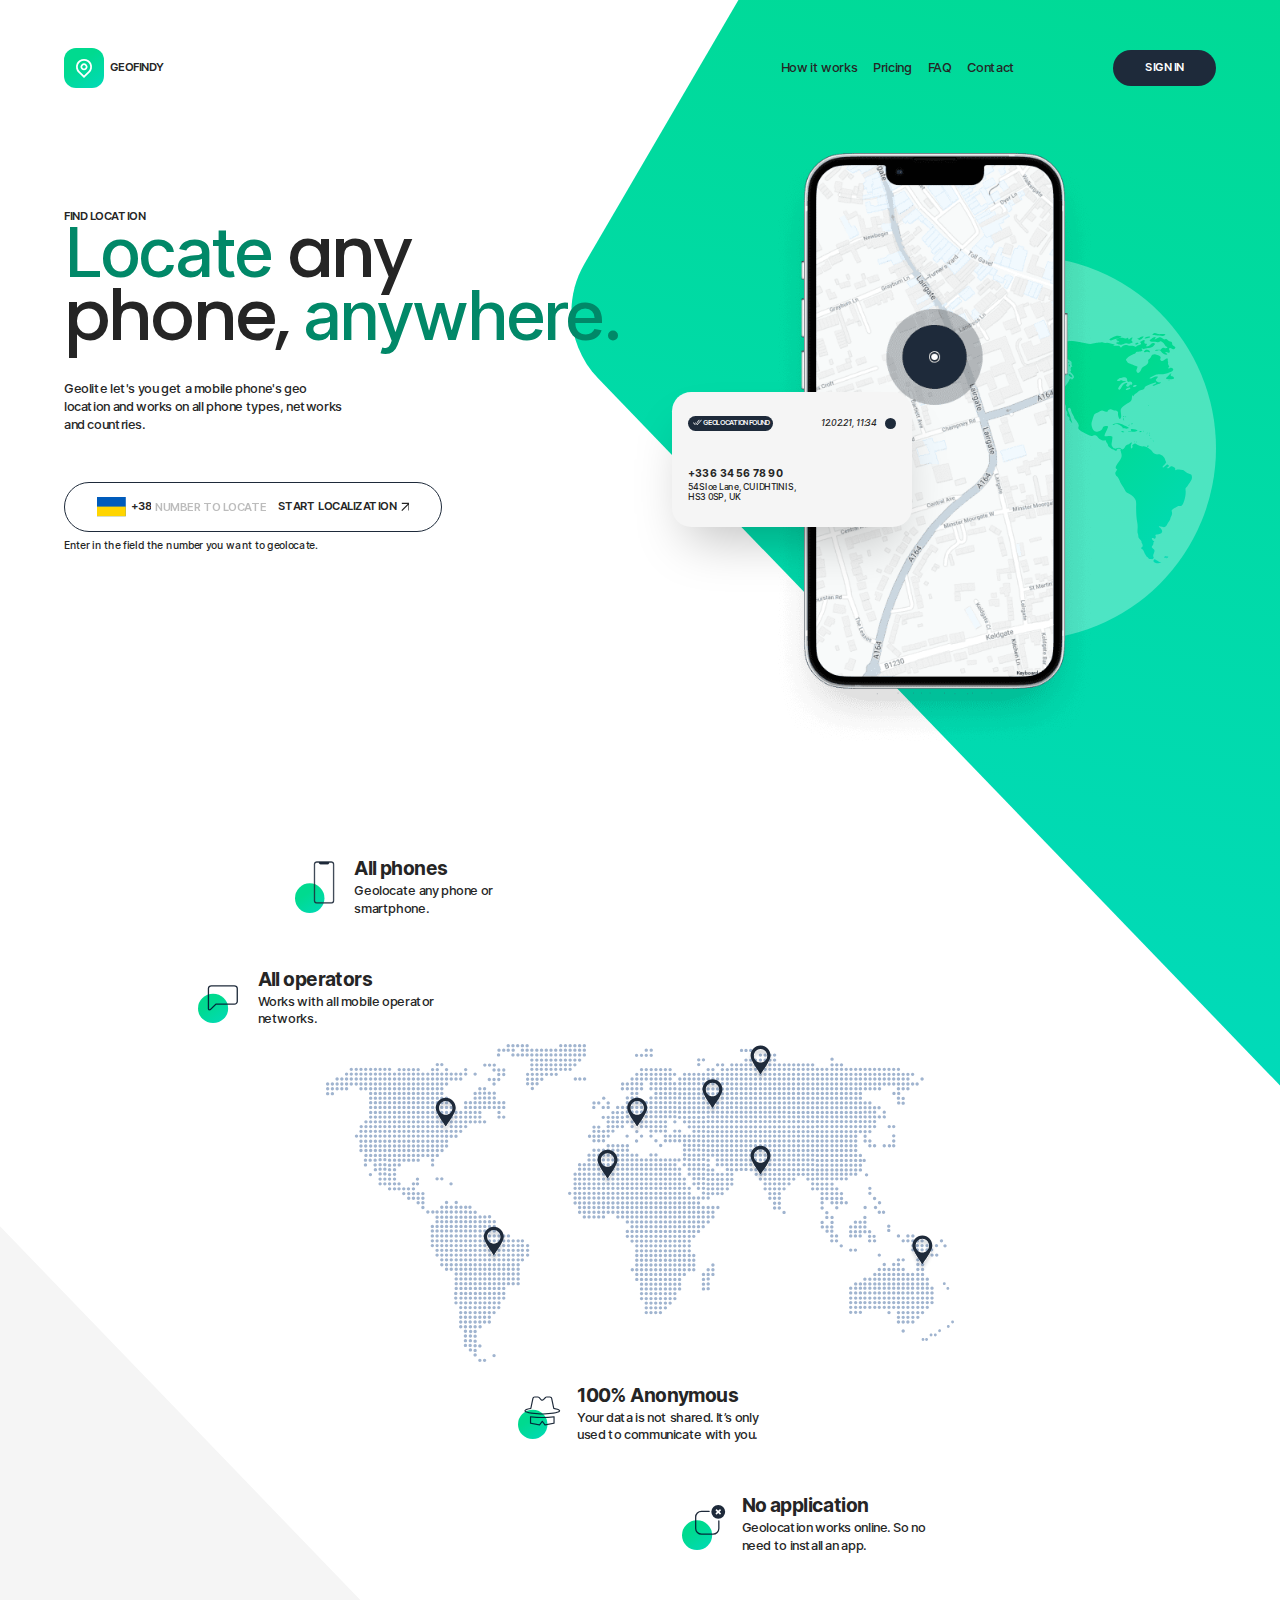
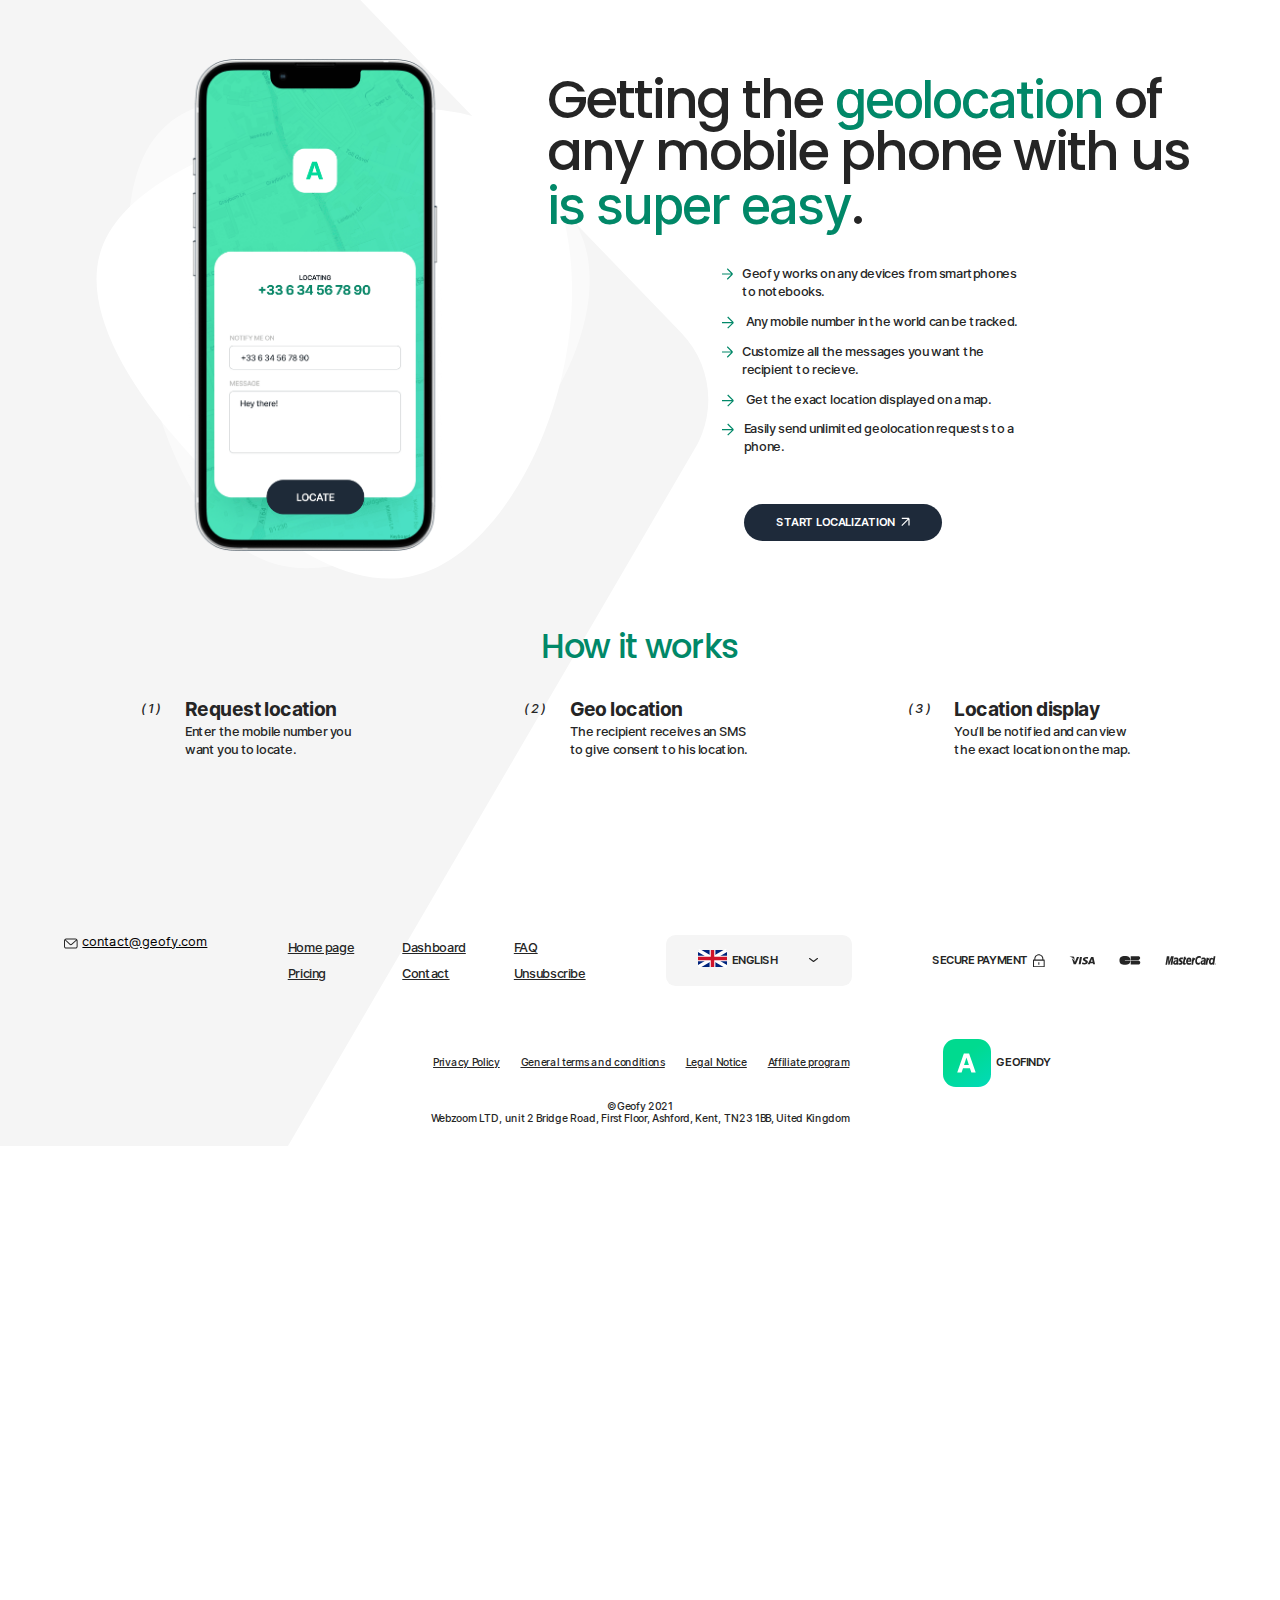
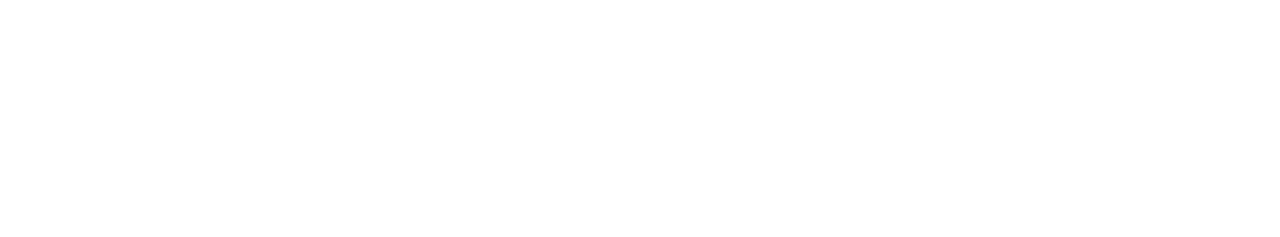
==== commit f455fb4d: "Последняя полная версия" ====
--- a/index.html
+++ b/index.html
@@ -22,9 +22,41 @@
 </head>
 
 <body>
+  <div class="popup popup-sing-in">
+    <div class="popup__bgd"></div>
+    <div class="popup__content">
+      <div class="popup__close">
+        <svg width="20" height="21" viewBox="0 0 20 21" fill="none" xmlns="http://www.w3.org/2000/svg">
+          <line x1="1" y1="-1" x2="25.5501" y2="-1" transform="matrix(0.705776 0.708435 -0.705776 0.708435 0 2)" stroke="#DDE4EE" stroke-width="2" stroke-linecap="round" />
+          <line x1="1" y1="-1" x2="25" y2="-1" transform="matrix(0.707107 -0.707107 0.704442 0.709762 1.24414 20.9827)" stroke="#DDE4EE" stroke-width="2" stroke-linecap="round" />
+        </svg>
+      </div>
+      <div class="popup__ico">
+        <img src="img/svg/popup-ico.svg" alt="Ico">
+      </div>
+      <h2>Sign in</h2>
+      <form action="#">
+        <label>
+          <p>E-mail <span>(required)</span>
+          </p>
+          <input placeholder="hey@geofy.com" pattern="[a-z0-9._%+-]+@[a-z0-9.-]+.[a-z]{2, 4}$" type="email">
+          <div class="error">The e-mail is not valid.</div>
+        </label>
+        <label>
+          <p>Password<span>(required)</span>
+          </p>
+          <input placeholder="********" type="password">
+        </label><a class="forgot" href="#">Forgot password?</a>
+        <button class="btn">Sign in</button>
+      </form>
+    </div>
+  </div>
   <header>
     <div class="wrapper">
-      <div class="header"><a class="header__logo" href="index.html">App Logotype</a>
+      <div class="header">
+        <a class="header__logo" href="index.html">
+          <img src="img/svg/logo.svg" alt="Logo"><span>Geofindy</span>
+        </a>
         <nav class="header__menu">
           <ul>
             <li><a href="index.html#how-id">How it works</a>
@@ -37,15 +69,21 @@
             </li>
           </ul>
         </nav>
-        <button class="header__singin btn">Sign in</button>
+        <button class="header__singin btn" data-popup="sing-in">Sign in</button>
+        <div class="header__burger">
+          <div class="line"></div>
+          <div class="line"></div>
+        </div>
       </div>
     </div>
   </header>
   <div class="body-bgd_top">
-    <img src="img/svg/bg-vector-element-top.svg" alt="bgd">
+    <img class="desk" src="img/svg/bg-vector-element-top.svg" alt="bgd">
+    <img class="mob" src="img/svg/bg-vector-element-top-mob.svg" alt="bgd">
   </div>
   <div class="body-bgd_bottom">
-    <img src="img/svg/bg-vector-element-bottom.svg" alt="bgd">
+    <img class="desk" src="img/svg/bg-vector-element-bottom.svg" alt="bgd">
+    <img class="mob" src="img/svg/bg-vector-element-bottom-mob.svg" alt="bgd">
   </div>
   <section class="block-1">
     <div class="wrapper">
@@ -354,7 +392,7 @@
             </li>
           </ul>
           <a class="footer__logo" href="#">
-            <img src="img/svg/logo-footer.svg" alt="Logo"><span>Logotype</span>
+            <img src="img/svg/logo-footer.svg" alt="Logo"><span>Geofindy</span>
           </a>
         </div>
         <div class="footer__copyright">©Geofy 2021</div>
--- a/css/style.css
+++ b/css/style.css
@@ -263,12 +263,18 @@
   right: 0;
   z-index: -1
 }
+.body-bgd_top .mob {
+  display: none
+}
 .body-bgd_bottom {
   position: absolute;
   bottom: 0;
   left: 0;
   z-index: -1
 }
+.body-bgd_bottom .mob {
+  display: none
+}
 .header {
   padding-top: 60px;
   padding-bottom: 76px;
@@ -278,6 +284,17 @@
   -webkit-box-align: center;
   -ms-flex-align: center;
   align-items: center
+}
+.header__burger {
+  margin-left: 30px;
+  cursor: pointer;
+  display: none
+}
+.header__burger .line {
+  height: 2px;
+  width: 32px;
+  background: #252525;
+  margin: 6px 0
 }
 .header__logo {
   font-weight: 600;
@@ -285,7 +302,20 @@
   line-height: 100%;
   letter-spacing: -.04em;
   text-transform: uppercase;
-  color: #252525
+  color: #252525;
+  display: -webkit-box;
+  display: -ms-flexbox;
+  display: flex;
+  -webkit-box-align: center;
+  -ms-flex-align: center;
+  align-items: center
+}
+.header__logo img {
+  width: 50px;
+  height: 50px
+}
+.header__logo span {
+  margin-left: 7px
 }
 .header__menu {
   margin-left: auto
@@ -929,8 +959,23 @@
   margin-top: auto;
   margin-bottom: auto
 }
+.footer__payment span {
+  font-weight: 600;
+  font-size: 14px;
+  line-height: 120%;
+  letter-spacing: -.04em;
+  text-transform: uppercase;
+  color: #252525;
+  margin-right: 5px
+}
 .footer__payment li {
-  margin-left: 30px
+  margin-left: 30px;
+  display: -webkit-box;
+  display: -ms-flexbox;
+  display: flex;
+  -webkit-box-align: center;
+  -ms-flex-align: center;
+  align-items: center
 }
 .footer__top {
   display: -webkit-box;
@@ -1262,8 +1307,633 @@
   display: block;
   margin-top: 0
 }
+.popup {
+  position: fixed;
+  top: 0;
+  left: 0;
+  width: 100%;
+  height: 100%;
+  z-index: 999;
+  display: none
+}
+.popup_open {
+  display: -webkit-box;
+  display: -ms-flexbox;
+  display: flex;
+  -webkit-box-align: center;
+  -ms-flex-align: center;
+  align-items: center;
+  -webkit-box-pack: center;
+  -ms-flex-pack: center;
+  justify-content: center
+}
+.popup form {
+  margin-top: 80px
+}
+.popup label:first-child {
+  margin-bottom: 30px;
+  display: block
+}
+.popup label input:focus:valid {
+  border: 1px solid #01da8f
+}
+.popup label .error {
+  font-weight: 500;
+  font-size: 13px;
+  line-height: 120%;
+  letter-spacing: -.03em;
+  color: #f44545;
+  margin-top: 2px;
+  display: none
+}
+.popup label input:invalid {
+  border: 1px solid red
+}
+.popup label input:invalid + .error {
+  display: block
+}
+.popup label p {
+  font-weight: 600;
+  font-size: 14px;
+  line-height: 100%;
+  letter-spacing: -.04em;
+  text-transform: uppercase;
+  color: #252525
+}
+.popup label p span {
+  font-weight: 500;
+  font-size: 13px;
+  line-height: 120%;
+  margin-left: 2px;
+  text-transform: lowercase;
+  letter-spacing: -.03em;
+  color: #252525
+}
+.popup input {
+  border: 1px solid rgba(30,42,58,.2);
+  border-radius: 6px;
+  font-weight: 500;
+  font-size: 16px;
+  line-height: 140%;
+  height: 54px;
+  margin-top: 10px;
+  padding-left: 40px;
+  letter-spacing: -.03em;
+  width: 100%;
+  outline: 0
+}
+.popup input::-webkit-input-placeholder {
+  color: #252525;
+  opacity: .2
+}
+.popup input::-moz-placeholder {
+  color: #252525;
+  opacity: .2
+}
+.popup input:-ms-input-placeholder {
+  color: #252525;
+  opacity: .2
+}
+.popup input::-ms-input-placeholder {
+  color: #252525;
+  opacity: .2
+}
+.popup input::placeholder {
+  color: #252525;
+  opacity: .2
+}
+.popup .forgot {
+  font-weight: 500;
+  font-size: 16px;
+  line-height: 140%;
+  margin-bottom: 40px;
+  margin-top: 10px;
+  text-decoration: underline;
+  display: block;
+  opacity: .4;
+  letter-spacing: -.03em;
+  color: #252525
+}
+.popup .forgot:hover {
+  opacity: .6
+}
+.popup h2 {
+  font-family: Poppins;
+  font-weight: 500;
+  font-size: 42px;
+  line-height: 100%;
+  margin-top: 10px;
+  letter-spacing: -.04em;
+  color: #252525
+}
+.popup__close {
+  position: absolute;
+  top: 40px;
+  right: 40px;
+  cursor: pointer
+}
+.popup__bgd {
+  background: rgba(245,245,245,.8);
+  -webkit-backdrop-filter: blur(4px);
+  backdrop-filter: blur(4px);
+  position: absolute;
+  top: 0;
+  left: 0;
+  width: 100%;
+  height: 100%;
+  z-index: 1
+}
+.popup__content {
+  width: 100%;
+  position: relative;
+  z-index: 2;
+  max-width: 600px;
+  padding: 80px 120px;
+  background: #fff
+}
 @media screen and (max-width:1440px) {
   body {
     zoom: .8
   }
+}
+@media screen and (max-width:992px) {
+  body {
+    zoom: 1
+  }
+  .big-block {
+    padding: 30px 15px
+  }
+  .block-1 .rht__img {
+    width: 200px;
+    margin-right: 50px
+  }
+  .block-1 .rht__bgd img {
+    width: 240px;
+    display: block
+  }
+  .block-1 .sides__lft {
+    margin-top: 0
+  }
+  .block-1 .rht__block {
+    bottom: 20px;
+    right: 10px
+  }
+  h1 {
+    font-size: 60px;
+    line-height: 90%
+  }
+  .block-1 .subtitle {
+    margin-top: 30px
+  }
+  .block-3 .sides {
+    display: block
+  }
+  .block-3 .sides__rht {
+    margin-left: 0;
+    margin-top: 60px
+  }
+  .block-3 .sides__lft {
+    margin-left: 0;
+    text-align: center
+  }
+  .block-3__bgd {
+    display: none
+  }
+  .block-3 ul {
+    margin-left: 0;
+    margin-top: 30px;
+    margin-bottom: 30px
+  }
+  .block-3__start {
+    margin: 0 auto
+  }
+  .block-3 h2 {
+    font-size: 50px
+  }
+  .block-4 ol {
+    display: block
+  }
+  .block-4 li {
+    margin: 30px 0
+  }
+  .footer__top {
+    display: block
+  }
+  .footer__menu {
+    display: block;
+    text-align: center
+  }
+  .footer__languages {
+    width: -webkit-fit-content;
+    width: -moz-fit-content;
+    width: fit-content;
+    margin: 0 auto;
+    margin-top: 40px
+  }
+  .footer__payment {
+    -webkit-box-pack: center;
+    -ms-flex-pack: center;
+    justify-content: center;
+    margin-top: 40px
+  }
+  .footer__center {
+    display: block
+  }
+  .footer__info {
+    margin-left: 0;
+    -webkit-box-pack: center;
+    -ms-flex-pack: center;
+    justify-content: center
+  }
+  .footer__logo {
+    margin-top: 40px;
+    margin-left: 0;
+    -webkit-box-pack: center;
+    -ms-flex-pack: center;
+    justify-content: center
+  }
+  .footer__email {
+    -webkit-box-pack: center;
+    -ms-flex-pack: center;
+    justify-content: center;
+    margin-bottom: 40px
+  }
+  .header__menu {
+    position: fixed;
+    top: 0;
+    left: 0;
+    width: 100%;
+    height: 100vh;
+    background: #fff;
+    z-index: 10;
+    top: -100vh;
+    -webkit-transition: all .3s ease;
+    -o-transition: all .3s ease;
+    transition: all .3s ease
+  }
+  .header__menu ul {
+    display: -webkit-box;
+    display: -ms-flexbox;
+    display: flex;
+    -webkit-box-orient: vertical;
+    -webkit-box-direction: normal;
+    -ms-flex-direction: column;
+    flex-direction: column;
+    -webkit-box-pack: center;
+    -ms-flex-pack: center;
+    justify-content: center;
+    -webkit-box-align: center;
+    -ms-flex-align: center;
+    align-items: center;
+    height: 100%
+  }
+  .header__menu a {
+    margin: 7px 0;
+    display: block
+  }
+  .header__singin {
+    margin-left: auto
+  }
+  .btn {
+    font-size: 12px
+  }
+  .header__burger {
+    display: block
+  }
+  .header__burger .line {
+    -webkit-transition: all .3s ease;
+    -o-transition: all .3s ease;
+    transition: all .3s ease
+  }
+  .header__burger,
+  .header__logo,
+  .header__singin {
+    position: relative;
+    z-index: 11
+  }
+  .header_open {
+    position: fixed;
+    z-index: 13;
+    width: 100%;
+    left: 0;
+    top: 0;
+    padding-left: 15px;
+    padding-right: 15px
+  }
+  .header_open .header__menu {
+    top: 0
+  }
+  .header_open .header__burger .line {
+    width: 21px
+  }
+  .header_open .header__burger .line:first-child {
+    -webkit-transform: rotate(45deg) translate(4px,3px);
+    -ms-transform: rotate(45deg) translate(4px,3px);
+    transform: rotate(45deg) translate(4px,3px)
+  }
+  .header_open .header__burger .line:last-child {
+    -webkit-transform: rotate(-45deg) translate(3px,-2px);
+    -ms-transform: rotate(-45deg) translate(3px,-2px);
+    transform: rotate(-45deg) translate(3px,-2px)
+  }
+}
+@media screen and (max-width:768px) {
+  body .wrapper h2 {
+    font-size: 32px;
+    line-height: 100%
+  }
+  .block-1 .sides {
+    display: block
+  }
+  .footer__logo img {
+    width: 50px;
+    height: 50px
+  }
+  .header__logo img {
+    width: 40px;
+    height: 40px
+  }
+  .header__logo {
+    font-size: 12px
+  }
+  .block-1 .rht__bgd {
+    bottom: 100px;
+    left: 50%;
+    top: auto;
+    -webkit-transform: translateX(-50%);
+    -ms-transform: translateX(-50%);
+    transform: translateX(-50%);
+    height: auto;
+    display: -webkit-box;
+    display: -ms-flexbox;
+    display: flex;
+    -webkit-box-align: end;
+    -ms-flex-align: end;
+    align-items: flex-end
+  }
+  .block-1 .rht__img {
+    margin: 0 auto;
+    display: block
+  }
+  .block-1 .rht__block {
+    bottom: 130px;
+    right: auto;
+    left: 30%;
+    -webkit-transform: translateX(-50%);
+    -ms-transform: translateX(-50%);
+    transform: translateX(-50%);
+    padding: 15px 10px;
+    max-width: 152px;
+    border-radius: 12px
+  }
+  .block-1 .top__lft span {
+    font-size: 5px
+  }
+  .block-1 .block__top data {
+    font-size: 6px
+  }
+  .block-1 .block__top data:after {
+    min-width: 6px;
+    width: 6px;
+    height: 6px;
+    margin-left: 5px
+  }
+  .block-1 .block__top {
+    margin-bottom: 20px
+  }
+  .block-1 .block__top svg {
+    width: 6px
+  }
+  .block-1 .rht__block a {
+    font-size: 7px
+  }
+  .block-1 .rht__block p {
+    font-size: 6px
+  }
+  .block-1 .top__lft {
+    padding: 2px 3px
+  }
+  .body-bgd_bottom {
+    bottom: 1400px
+  }
+  .body-bgd_top {
+    top: 158px
+  }
+  .body-bgd_bottom .desk,
+  .body-bgd_top .desk {
+    display: none
+  }
+  .body-bgd_bottom .mob,
+  .body-bgd_top .mob {
+    display: block
+  }
+  .block-1 .input button span {
+    display: none
+  }
+  .block-1 .input button {
+    margin-left: auto;
+    min-width: 48px;
+    width: 48px;
+    height: 48px;
+    border-radius: 50%;
+    background: #f44545;
+    display: -webkit-box;
+    display: -ms-flexbox;
+    display: flex;
+    -webkit-box-align: center;
+    -ms-flex-align: center;
+    align-items: center;
+    -webkit-box-pack: center;
+    -ms-flex-pack: center;
+    justify-content: center
+  }
+  .block-1 .input button path {
+    stroke: #fff
+  }
+  .block-1 .input {
+    padding: 6px 8px;
+    padding-left: 40px
+  }
+  .block-1 .sides__rht {
+    margin-top: 60px
+  }
+  .block-2__info_1,
+  .block-2__info_2,
+  .block-2__info_3,
+  .block-2__info_4 {
+    margin: 30px 0;
+    -webkit-box-pack: start;
+    -ms-flex-pack: start;
+    justify-content: flex-start
+  }
+  .block-2__map img {
+    width: 100%
+  }
+  .bgd-faq-t {
+    top: 0
+  }
+  .bgd-faq-b {
+    bottom: 313px
+  }
+  .big-block {
+    margin-bottom: 80px
+  }
+  .page-contact__block .block__lft {
+    display: none
+  }
+  .page-contact__block a {
+    margin-right: 0;
+    font-size: 26px;
+    line-height: 100%;
+    margin: 0 auto;
+    padding-bottom: 2px
+  }
+  .page-contact__block p {
+    font-size: 15px;
+    text-align: center;
+    margin-top: 20px
+  }
+  .bgd-contact-b {
+    top: 0
+  }
+  .page-privacy hr {
+    margin: 30px 0
+  }
+  .page-privacy h3 {
+    margin-top: 20px
+  }
+  .bgd-policy-t {
+    top: 0
+  }
+  .bgd-policy-b {
+    bottom: 400px
+  }
+  .page-contact h1,
+  .page-faq h1,
+  .page-privacy h1 {
+    margin-bottom: 40px
+  }
+  .page-pricing__bgd {
+    display: none
+  }
+  .block-1 .sides__rht {
+    padding: 30px 15px
+  }
+  .page-pricing .top__price .top {
+    font-size: 42px;
+    line-height: 100%
+  }
+  .page-pricing__prices p {
+    font-size: 15px
+  }
+  .page-pricing .prices__top {
+    margin-bottom: 30px
+  }
+  .page-pricing ul {
+    margin-top: 40px
+  }
+  .page-pricing ul {
+    display: block
+  }
+  .page-pricing img {
+    width: 50px;
+    height: 50px
+  }
+  .page-pricing__prices .btn {
+    margin-top: 40px
+  }
+  .page-pricing li {
+    width: 100%;
+    margin-left: 10px
+  }
+  .page-pricing li span {
+    font-size: 15px
+  }
+  .footer__logo {
+    margin: 40px 0
+  }
+}
+@media screen and (max-width:576px) {
+  h1 {
+    font-size: 42px;
+    line-height: 90%;
+    margin-right: 8px
+  }
+  .top__circle svg {
+    width: 20px;
+    height: 20px
+  }
+  .page-faq__block h2 {
+    font-size: 26px;
+    line-height: 100%;
+    margin-bottom: 10px
+  }
+  .page-faq__block p {
+    font-size: 15px;
+    line-height: 140%
+  }
+  ol li:before {
+    margin-top: 0;
+    margin-right: 30px
+  }
+  .block-3 .sides__lft img {
+    width: 167px
+  }
+  .popup__content {
+    padding: 60px 15px;
+    margin: 0 15px;
+    border-radius: 24px
+  }
+  .popup h2 {
+    font-size: 26px;
+    line-height: 100%;
+    text-align: center
+  }
+  .popup__ico {
+    text-align: center
+  }
+  .popup__ico img {
+    width: 50px;
+    height: 50px
+  }
+  .popup form {
+    margin-top: 60px
+  }
+  .popup input {
+    font-size: 15px
+  }
+  .popup label:first-child {
+    margin-bottom: 20px
+  }
+  .footer__payment {
+    margin-left: -10px;
+    margin-right: -10px
+  }
+  .footer__center {
+    margin-top: 40px
+  }
+  .footer__payment li {
+    margin: 0 10px
+  }
+  .block-2,
+  .block-3,
+  .block-4 {
+    margin: 60px 0;
+    padding: 0
+  }
+  footer {
+    margin-top: 60px
+  }
+  .header {
+    padding-top: 30px;
+    padding-bottom: 80px
+  }
+  .footer__info {
+    display: block;
+    text-align: center
+  }
+  .footer__info a {
+    margin: 15px 0;
+    display: block
+  }
 }